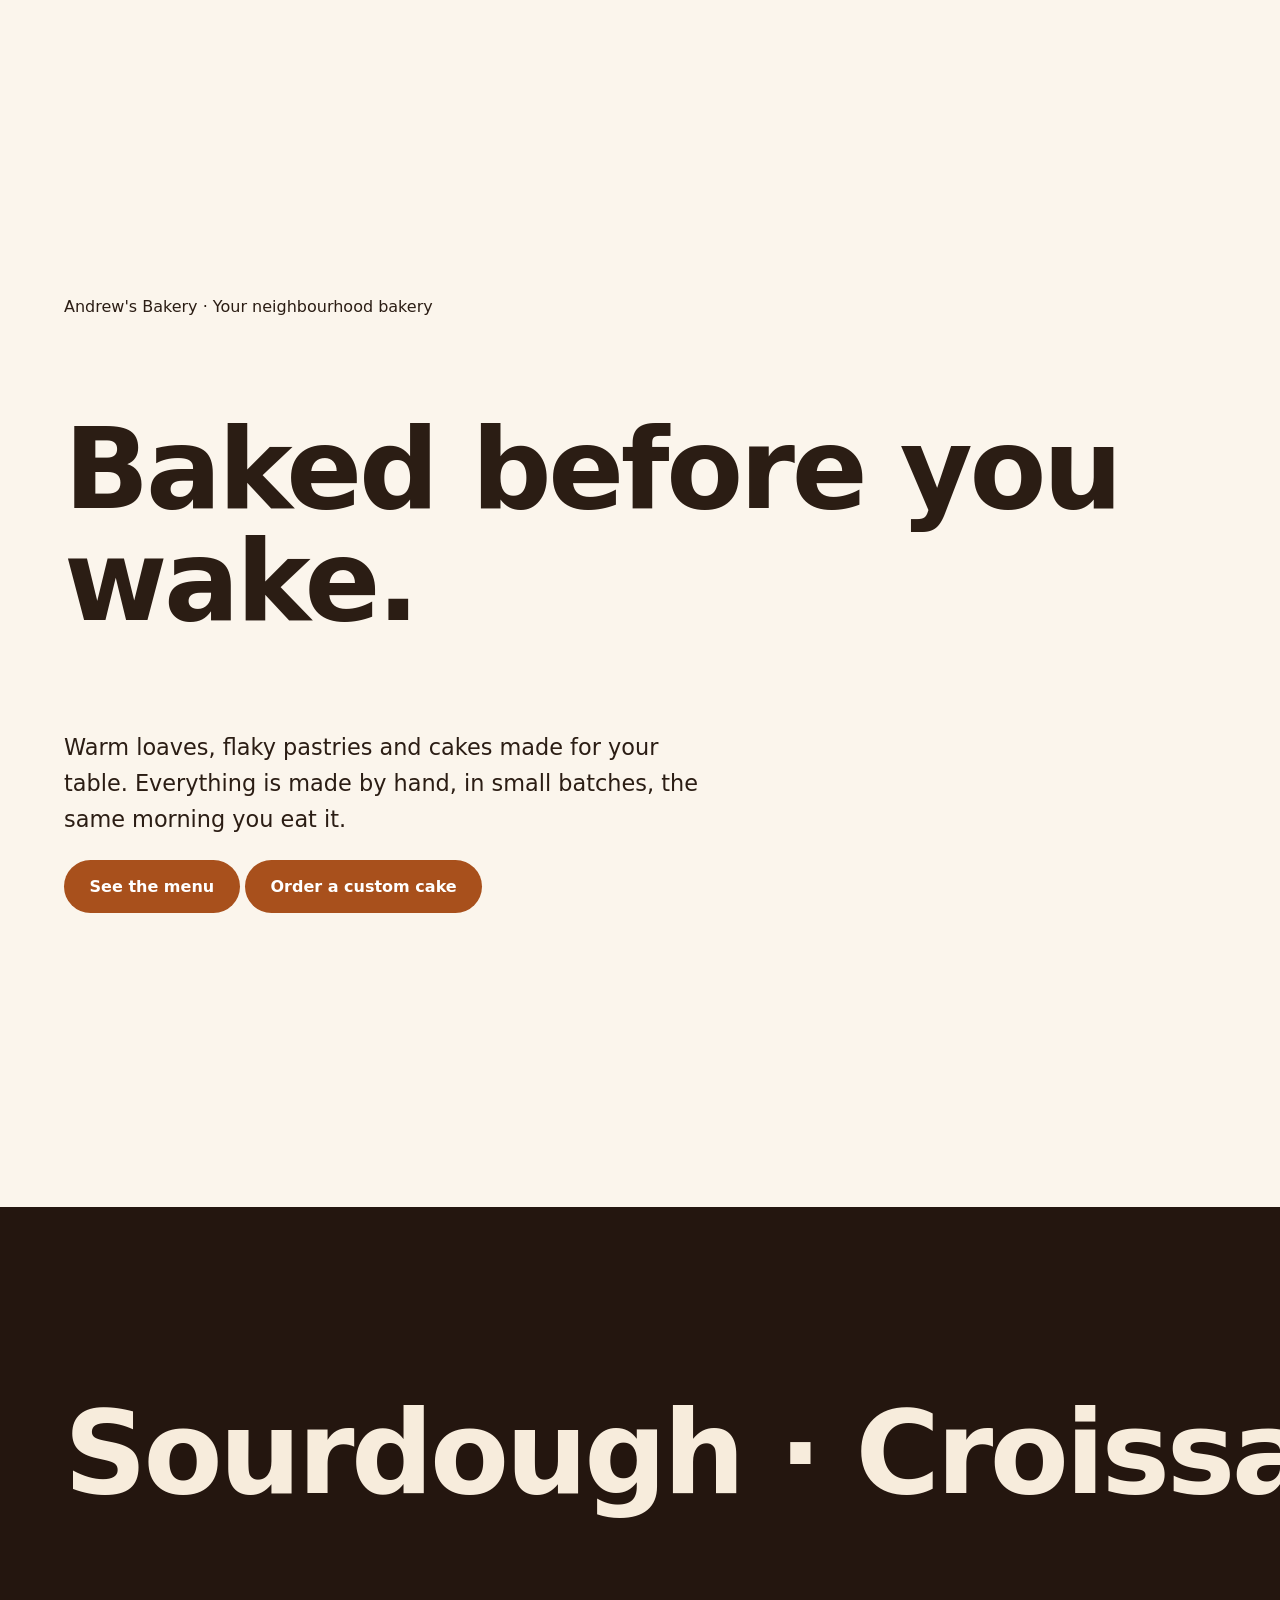
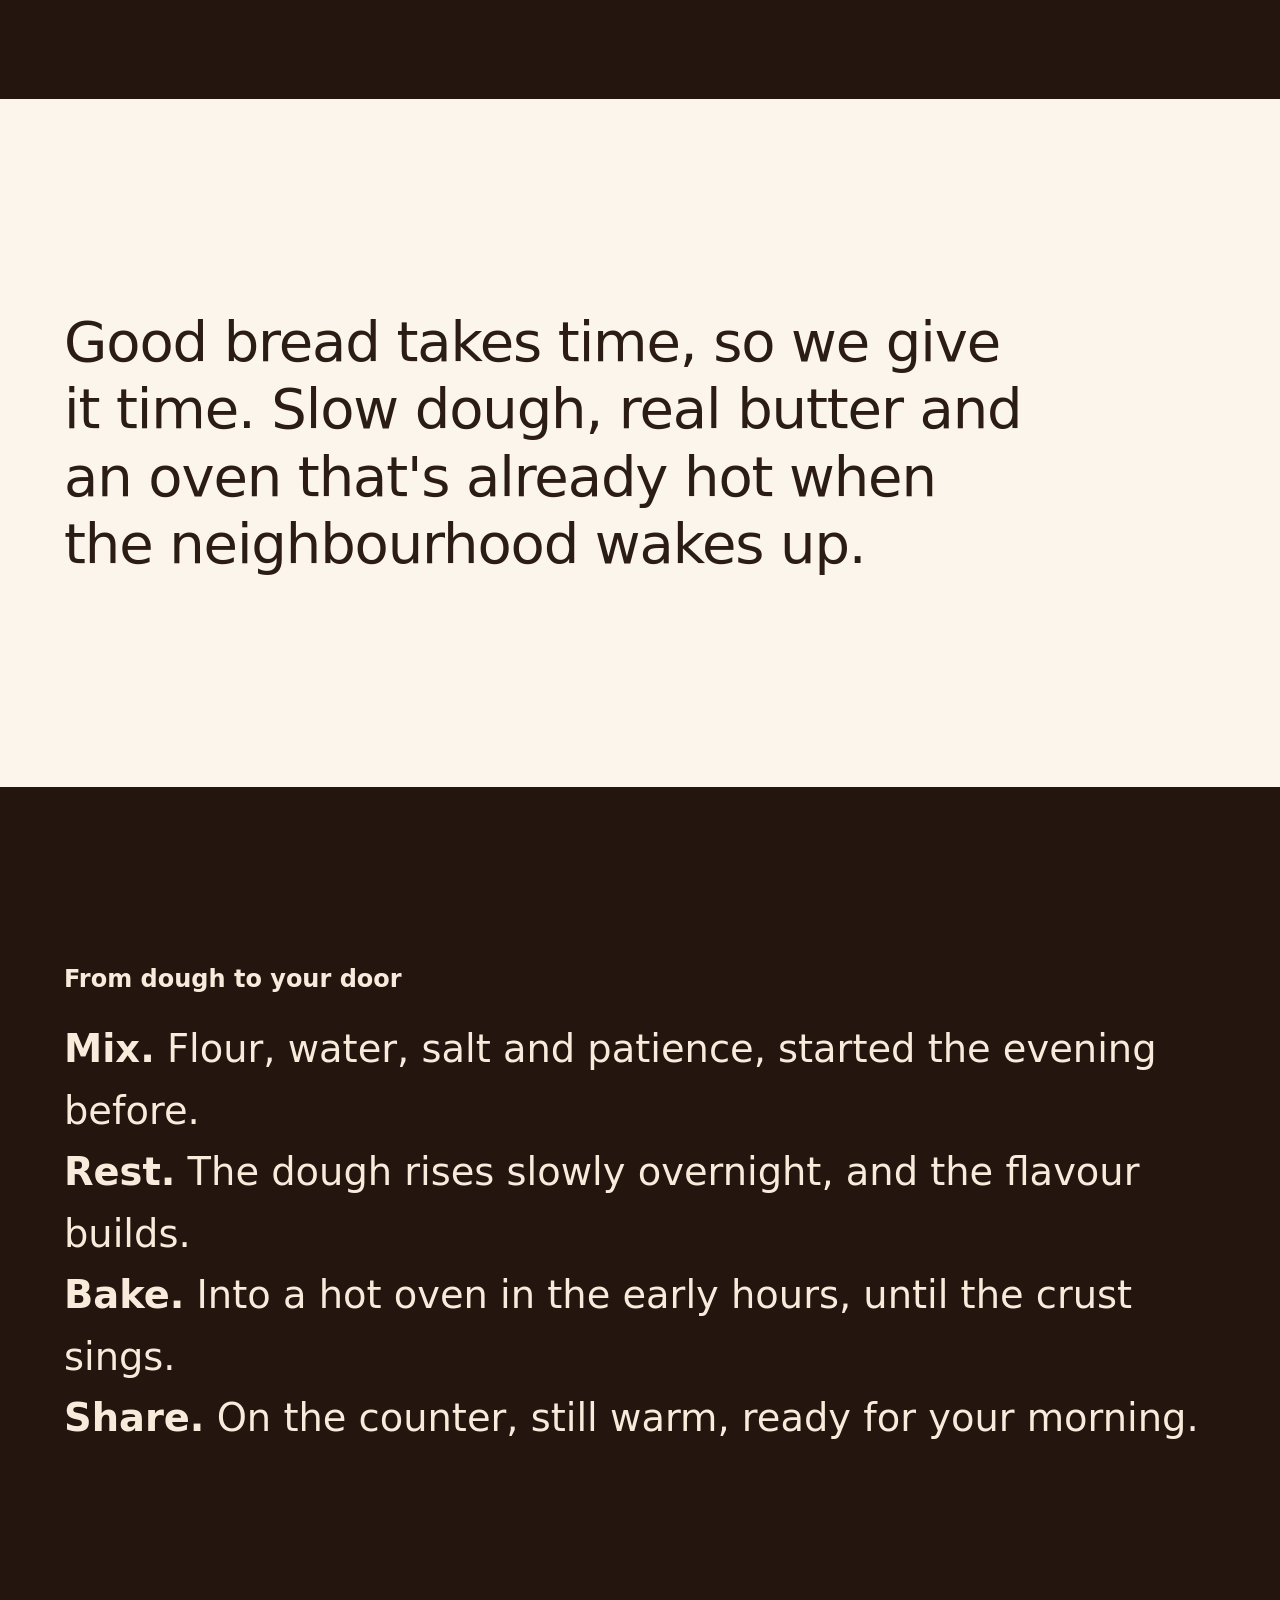
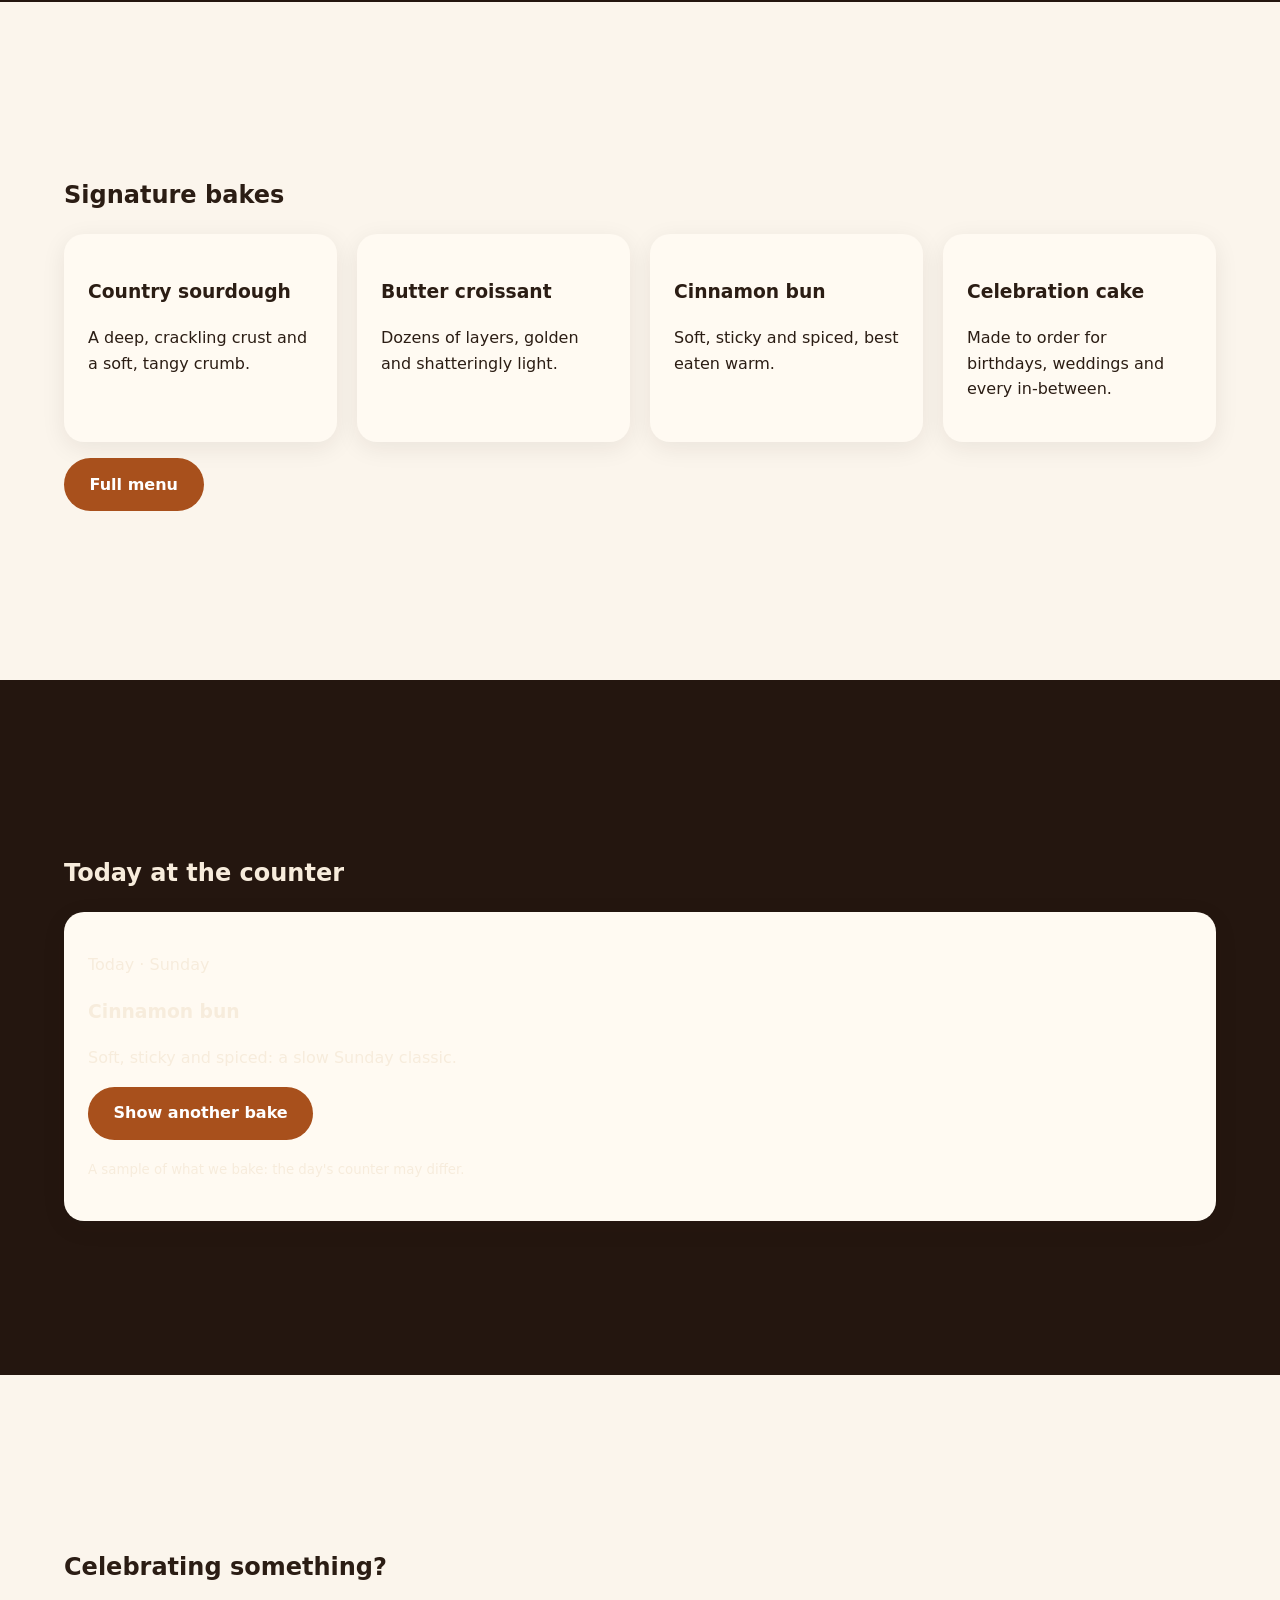
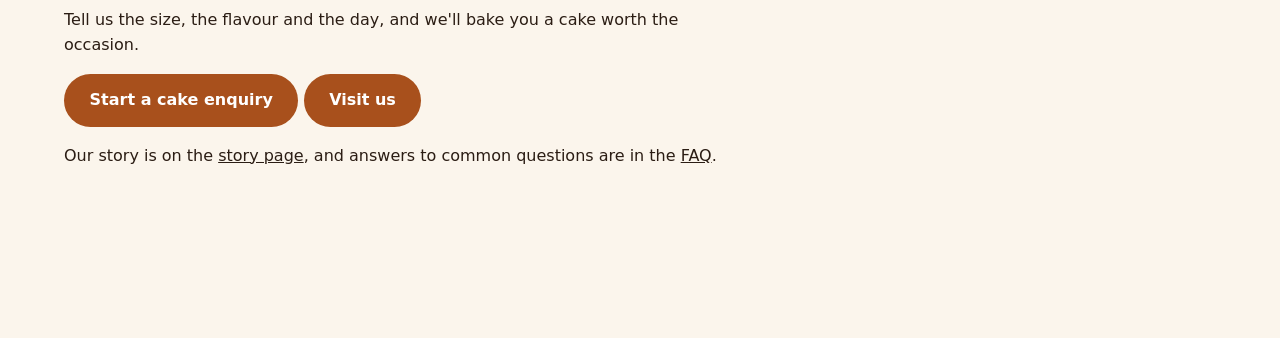
==== index.html @ 64e9cbe2 "Home page: hero, marquee, story, steps, signature bakes, today's bake" ====
<!doctype html><html lang="en"><head>
<title>Andrew's Bakery</title>
<meta charset="utf-8">
<meta name="viewport" content="width=device-width, initial-scale=1">
<meta name="description" content="Andrew's Bakery: a neighbourhood bakery. Bread, pastries and custom cakes, baked before you wake.">
<style>@view-transition { navigation: auto; }</style>
<link rel="stylesheet" href="css/tokens.css">
<link rel="stylesheet" href="css/layout.css">
<link rel="stylesheet" href="css/site.css">
<script src="js/nav.js" defer></script>
<script src="js/motion.js" defer></script>
<script src="js/app.js" defer></script>
</head><body>
<main id="main">

<section class="band home-hero" style="min-height:100svh;display:flex;align-items:center">
  <div class="wrap">
    <p data-reveal class="eyebrow">Andrew's Bakery · Your neighbourhood bakery</p>
    <h1 data-words style="font-size:clamp(3rem,10vw,7rem);line-height:1;letter-spacing:-.03em">Baked before you wake.</h1>
    <p data-reveal class="lead" style="max-width:40rem;font-size:clamp(1.1rem,2vw,1.4rem)">Warm loaves, flaky pastries and cakes made for your table. Everything is made by hand, in small batches, the same morning you eat it.</p>
    <p data-reveal>
      <a class="btn" href="pages/menu.html">See the menu</a>
      <a class="btn" href="pages/cake.html">Order a custom cake</a>
    </p>
  </div>
</section>

<section class="band band--dark" aria-label="What we bake">
  <div data-marquee style="font-size:clamp(3rem,9vw,8rem);font-weight:800;letter-spacing:-.03em;white-space:nowrap">
    Sourdough · Croissants · Cinnamon buns · Celebration cakes · Cookies · Fresh every morning ·
  </div>
</section>

<section class="band">
  <div class="wrap">
    <p data-fill style="font-size:clamp(1.8rem,4.5vw,3.5rem);line-height:1.2;letter-spacing:-.02em;max-width:60rem">Good bread takes time, so we give it time. Slow dough, real butter and an oven that's already hot when the neighbourhood wakes up.</p>
  </div>
</section>

<section class="band band--dark" data-sticky-steps aria-labelledby="steps-h">
  <div class="wrap">
    <h2 id="steps-h" data-reveal>From dough to your door</h2>
    <div data-step style="font-size:clamp(1.5rem,3vw,2.5rem)"><strong>Mix.</strong> Flour, water, salt and patience, started the evening before.</div>
    <div data-step style="font-size:clamp(1.5rem,3vw,2.5rem)"><strong>Rest.</strong> The dough rises slowly overnight, and the flavour builds.</div>
    <div data-step style="font-size:clamp(1.5rem,3vw,2.5rem)"><strong>Bake.</strong> Into a hot oven in the early hours, until the crust sings.</div>
    <div data-step style="font-size:clamp(1.5rem,3vw,2.5rem)"><strong>Share.</strong> On the counter, still warm, ready for your morning.</div>
  </div>
</section>

<section class="band" aria-labelledby="sig-h">
  <div class="wrap">
    <h2 id="sig-h" data-reveal>Signature bakes</h2>
    <div class="grid" style="display:grid;gap:1.25rem;grid-template-columns:repeat(auto-fit,minmax(15rem,1fr))">
      <article class="card" data-reveal><h3>Country sourdough</h3><p>A deep, crackling crust and a soft, tangy crumb.</p></article>
      <article class="card" data-reveal><h3>Butter croissant</h3><p>Dozens of layers, golden and shatteringly light.</p></article>
      <article class="card" data-reveal><h3>Cinnamon bun</h3><p>Soft, sticky and spiced, best eaten warm.</p></article>
      <article class="card" data-reveal><h3>Celebration cake</h3><p>Made to order for birthdays, weddings and every in-between.</p></article>
    </div>
    <p data-reveal><a class="btn" href="pages/menu.html">Full menu</a></p>
  </div>
</section>

<section class="band band--dark" aria-labelledby="today-h">
  <div class="wrap">
    <h2 id="today-h" data-reveal>Today at the counter</h2>
    <div class="card" id="todays-bake" data-reveal aria-live="polite">
      <p class="eyebrow" id="tb-day">Today</p>
      <h3 id="tb-name">Country sourdough</h3>
      <p id="tb-note">Ask at the counter what's fresh from the oven.</p>
      <button class="btn" type="button" id="tb-next">Show another bake</button>
      <p><small>A sample of what we bake: the day's counter may differ.</small></p>
    </div>
  </div>
</section>

<section class="band" aria-labelledby="cta-h">
  <div class="wrap">
    <h2 id="cta-h" data-reveal>Celebrating something?</h2>
    <p data-reveal class="lead" style="max-width:40rem">Tell us the size, the flavour and the day, and we'll bake you a cake worth the occasion.</p>
    <p data-reveal><a class="btn" href="pages/cake.html">Start a cake enquiry</a> <a class="btn" href="pages/visit.html">Visit us</a></p>
    <p data-reveal>Our story is on the <a href="pages/story.html">story page</a>, and answers to common questions are in the <a href="pages/faq.html">FAQ</a>.</p>
  </div>
</section>

</main></body></html>
---- css/tokens.css ----
/* Andrew's Bakery: design tokens (Designer).
   Palette: warm flour-cream paper, deep espresso-brown ink, ONE accent: baked-crust caramel.
   Contrast (WCAG AA): --ink on --bg 14:1; --ink-muted on --bg 6.4:1; --accent on --bg 5.3:1;
   --ink-on-dark on --bg-dark 13:1; --accent-on-dark on --bg-dark 8:1; --on-accent on --accent 6:1.
   Type: system serif display (warm, bakery-like) over system sans body; tight tracking on big type.
   Motion: one easing, 400-900 ms, 60 ms stagger; only transform/opacity/filter animate. */
:root {
  /* palette: light */
  --bg: #fbf5ec;
  --bg-soft: #f4eadb;
  --card: #fffaf2;
  --ink: #2b1d14;
  --ink-muted: #6b5648;
  --line: rgba(43, 29, 20, .14);
  --accent: #a8501c;
  --accent-hover: #8a3f13;
  --accent-soft: #f1d9c0;
  --on-accent: #fffaf2;
  --focus: #1d5fd1;

  /* palette: dark bands */
  --bg-dark: #24160f;
  --bg-dark-soft: #33211a;
  --ink-on-dark: #f7ecdc;
  --ink-on-dark-muted: #c9b5a0;
  --accent-on-dark: #eba762;
  --line-on-dark: rgba(247, 236, 220, .16);

  /* gradients and glow (CSS-only accents) */
  --grad-text: linear-gradient(100deg, #a8501c 0%, #d9822b 45%, #8a3f13 100%);
  --grad-text-dark: linear-gradient(100deg, #eba762 0%, #ffd9a0 50%, #eba762 100%);
  --glow: radial-gradient(60% 60% at 50% 40%, rgba(217, 130, 43, .28), transparent 70%);
  --glow-dark: radial-gradient(60% 60% at 70% 30%, rgba(235, 167, 98, .22), transparent 70%);

  /* type families (system only) */
  --font-display: ui-serif, "Iowan Old Style", "Palatino Linotype", Palatino, Georgia, "Times New Roman", serif;
  --font-body: system-ui, -apple-system, "Segoe UI", Roboto, "Helvetica Neue", Arial, sans-serif;
  --font-mono: ui-monospace, SFMono-Regular, Menlo, Consolas, monospace;

  /* type scale */
  --fs-xs: .8125rem;
  --fs-sm: .9375rem;
  --fs-base: clamp(1rem, .96rem + .2vw, 1.125rem);
  --fs-lead: clamp(1.15rem, 1rem + .8vw, 1.6rem);
  --fs-h3: clamp(1.35rem, 1.1rem + 1.1vw, 2rem);
  --fs-h2: clamp(2.2rem, 1.2rem + 4.5vw, 5rem);
  --fs-h1: clamp(3rem, 1.2rem + 8vw, 7rem);
  --fs-giant: clamp(5rem, 2rem + 18vw, 16rem);   /* marquee, scrollytelling word */
  --fs-step: clamp(1.5rem, 1.1rem + 1.8vw, 2.5rem); /* sticky step text */
  --lh-tight: 1.02;
  --lh-snug: 1.2;
  --lh-body: 1.65;
  --ls-display: -.035em;
  --ls-heading: -.02em;
  --ls-caps: .14em;
  --measure: 65ch;

  /* spacing */
  --space-1: .25rem;
  --space-2: .5rem;
  --space-3: .75rem;
  --space-4: 1rem;
  --space-5: 1.5rem;
  --space-6: 2.5rem;
  --space-7: 4rem;
  --space-8: 6rem;
  --section-space: clamp(5rem, 12vw, 10rem);
  --gutter: clamp(1.25rem, 4vw, 3rem);
  --max-w: 1240px;

  /* shape and shadow */
  --radius-sm: 10px;
  --radius: 20px;
  --radius-lg: 32px;
  --radius-pill: 999px;
  --shadow-sm: 0 1px 2px rgba(43, 29, 20, .06), 0 2px 8px rgba(43, 29, 20, .06);
  --shadow: 0 8px 30px rgba(43, 29, 20, .10), 0 2px 6px rgba(43, 29, 20, .06);
  --shadow-lg: 0 24px 70px rgba(43, 29, 20, .18);

  /* motion */
  --ease: cubic-bezier(.2, .7, .2, 1);
  --dur-fast: 400ms;
  --dur: 650ms;
  --dur-slow: 900ms;
  --stagger: 60ms;
  --marquee-speed: 60s;
  --reveal-distance: 28px;
  --reveal-blur: 6px;
}

@media (prefers-reduced-motion: reduce) {
  :root { --dur-fast: 0ms; --dur: 0ms; --dur-slow: 0ms; --stagger: 0ms; --reveal-distance: 0px; --reveal-blur: 0px; }
}

@view-transition { navigation: auto; }
---- css/site.css ----
/* Shared site rules (Lead Developer). Tokens come from tokens.css; layout from layout.css. */
@view-transition { navigation: auto; }
html { scroll-behavior: smooth; }
body { margin: 0; font-family: var(--font-body, system-ui, -apple-system, "Segoe UI", sans-serif); background: var(--bg, #fbf6ee); color: var(--ink, #2b1d14); line-height: 1.6; }
main { display: block; }
img, svg { max-width: 100%; }
a { color: inherit; }
:focus-visible { outline: 3px solid var(--accent, #b4541f); outline-offset: 3px; }
.band { padding-block: clamp(5rem, 12vw, 10rem); padding-inline: clamp(1rem, 5vw, 4rem); }
.band--dark { background: var(--bg-dark, #2b1d14); color: var(--ink-on-dark, #fbf6ee); }
.wrap { max-width: 72rem; margin-inline: auto; }
.prose { max-width: 65ch; }
.btn { display: inline-block; padding: .85em 1.6em; border-radius: 999px; background: var(--accent, #b4541f); color: #fff; text-decoration: none; border: 0; font: inherit; font-weight: 600; cursor: pointer; transition: transform .3s cubic-bezier(.2,.7,.2,1), box-shadow .3s; }
.btn:hover { transform: translateY(-2px); box-shadow: 0 10px 24px rgb(0 0 0 / .18); }
.card { background: var(--card, #fff); border-radius: 1.25rem; padding: 1.5rem; box-shadow: 0 6px 24px rgb(43 29 20 / .08); }
.sr-only { position: absolute; width: 1px; height: 1px; overflow: hidden; clip-path: inset(50%); white-space: nowrap; }
@media (prefers-reduced-motion: reduce) { html { scroll-behavior: auto; } * { animation: none !important; transition: none !important; } }
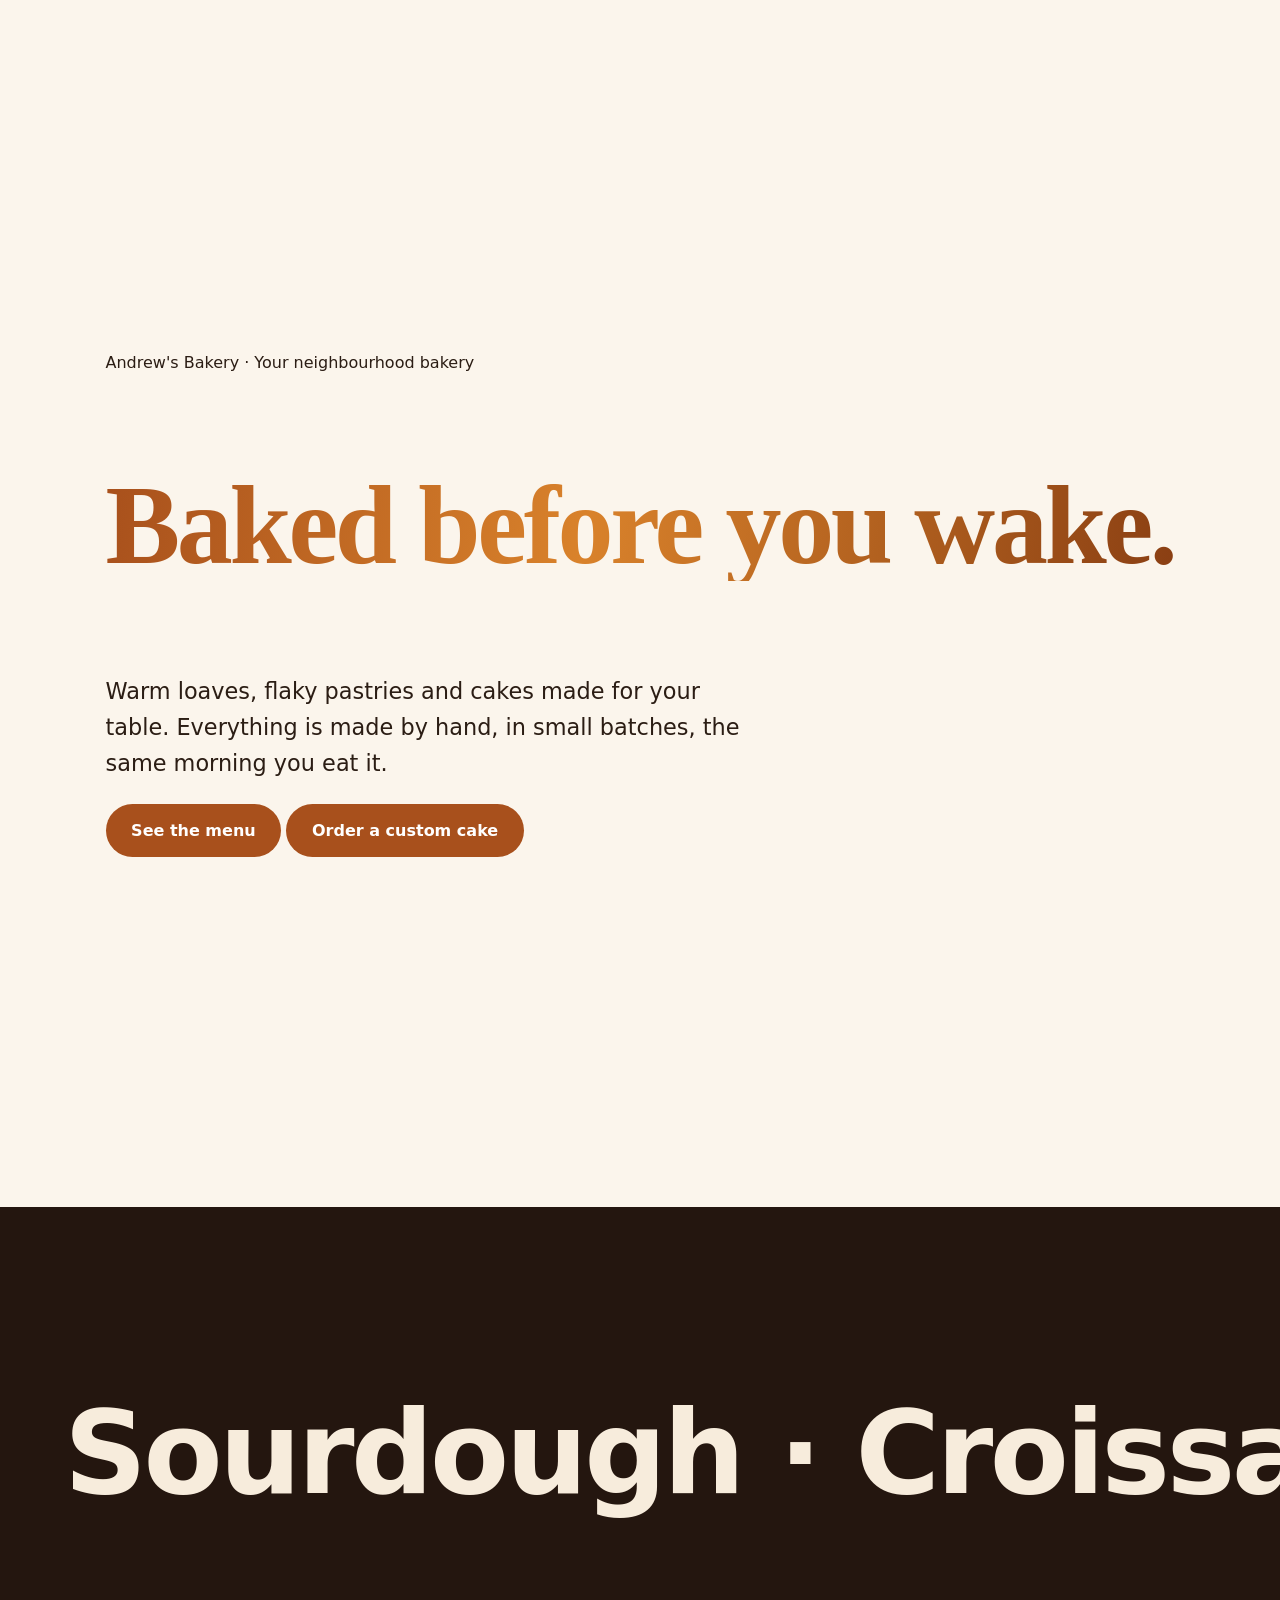
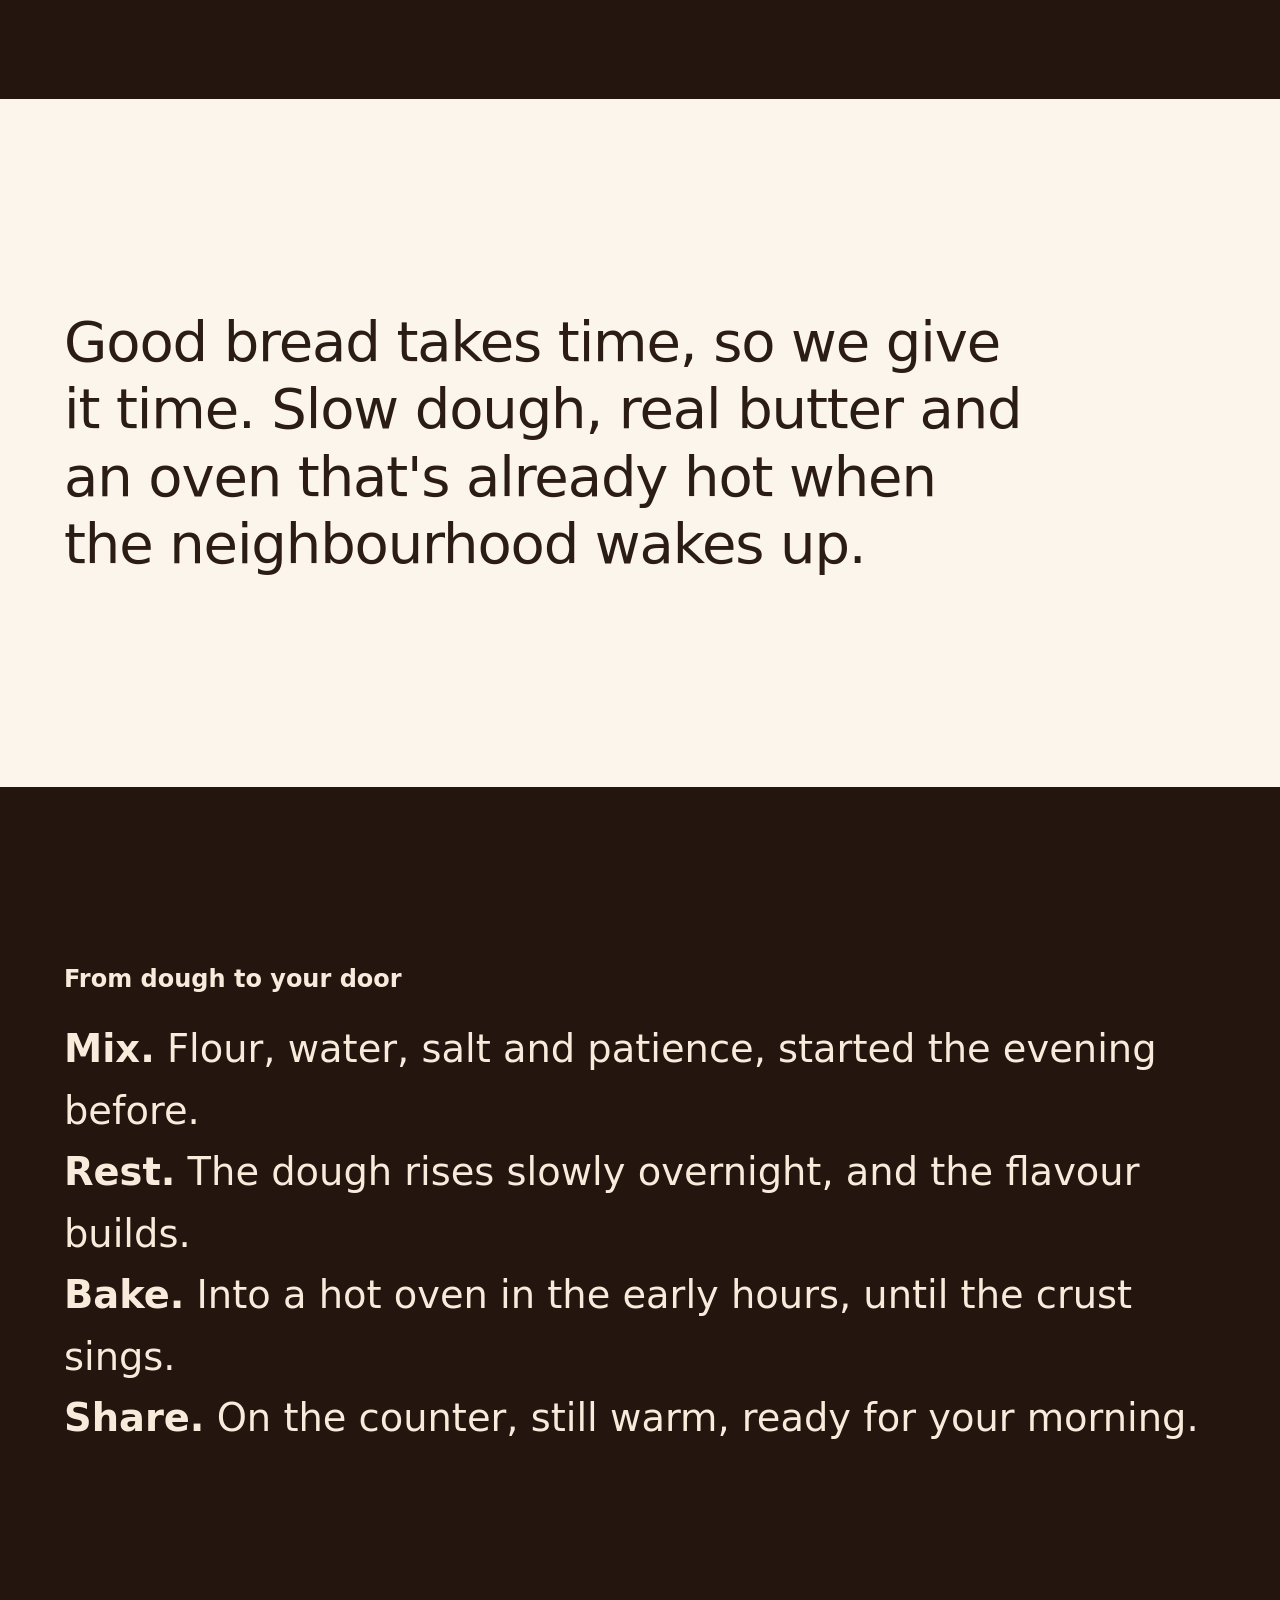
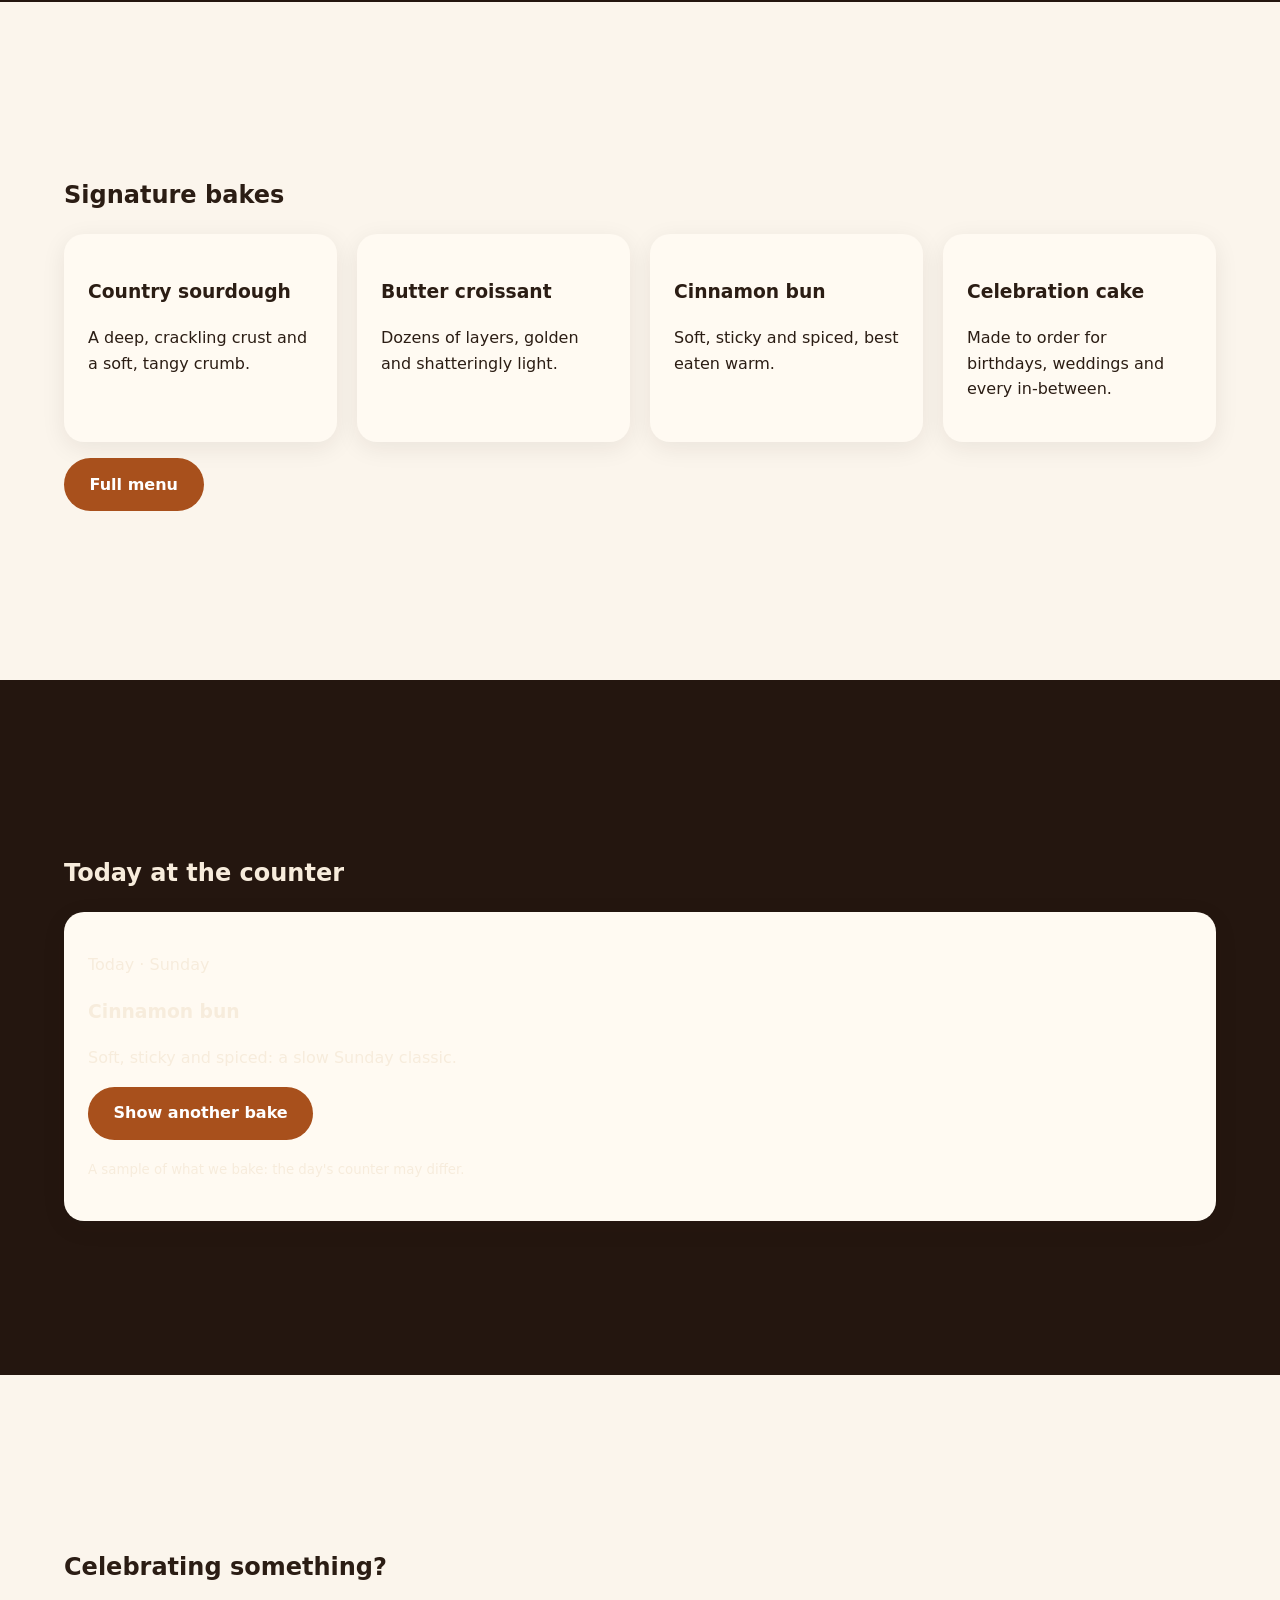
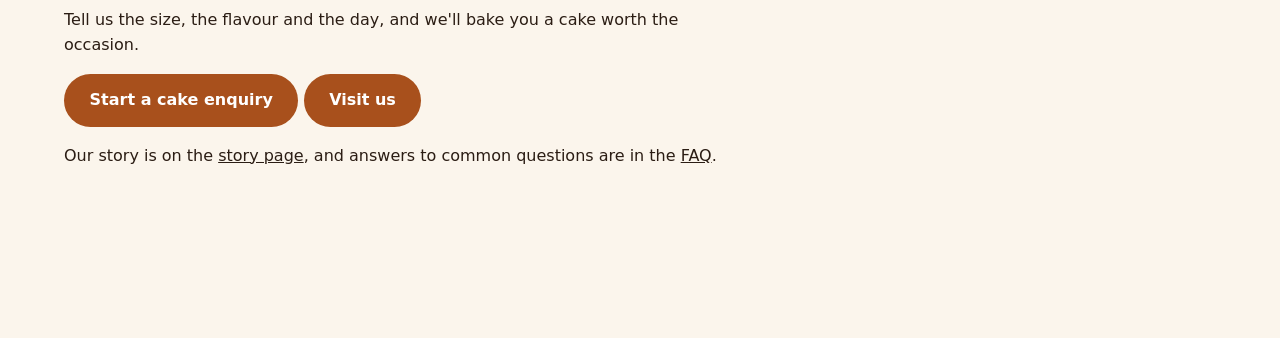
==== commit 06a72509: "Home: hero uses the designer's display type and gradient" ====
--- a/index.html
+++ b/index.html
@@ -16,7 +16,7 @@
 <section class="band home-hero" style="min-height:100svh;display:flex;align-items:center">
   <div class="wrap">
     <p data-reveal class="eyebrow">Andrew's Bakery · Your neighbourhood bakery</p>
-    <h1 data-words style="font-size:clamp(3rem,10vw,7rem);line-height:1;letter-spacing:-.03em">Baked before you wake.</h1>
+    <h1 data-words style="font-family:var(--font-display);font-size:var(--fs-h1);line-height:1;letter-spacing:-.03em;background:var(--grad-text);-webkit-background-clip:text;background-clip:text;color:transparent">Baked before you wake.</h1>
     <p data-reveal class="lead" style="max-width:40rem;font-size:clamp(1.1rem,2vw,1.4rem)">Warm loaves, flaky pastries and cakes made for your table. Everything is made by hand, in small batches, the same morning you eat it.</p>
     <p data-reveal>
       <a class="btn" href="pages/menu.html">See the menu</a>
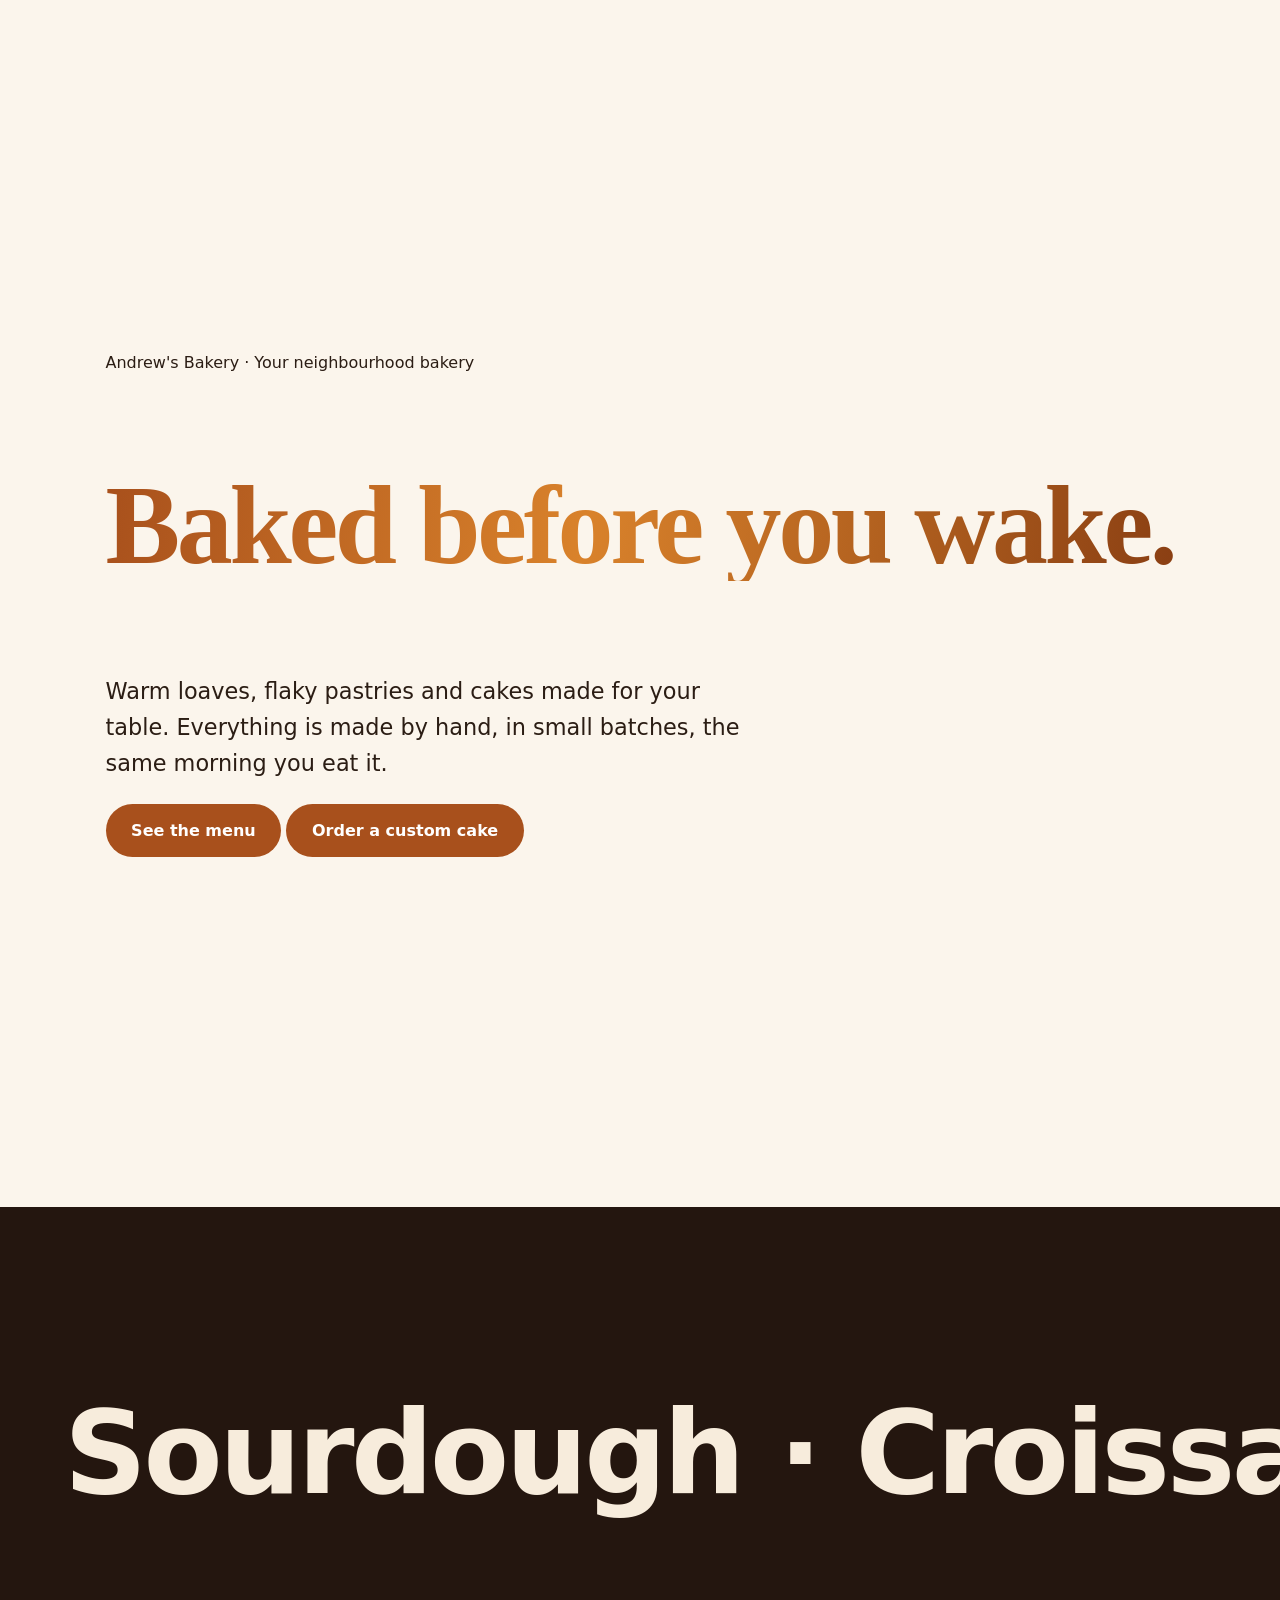
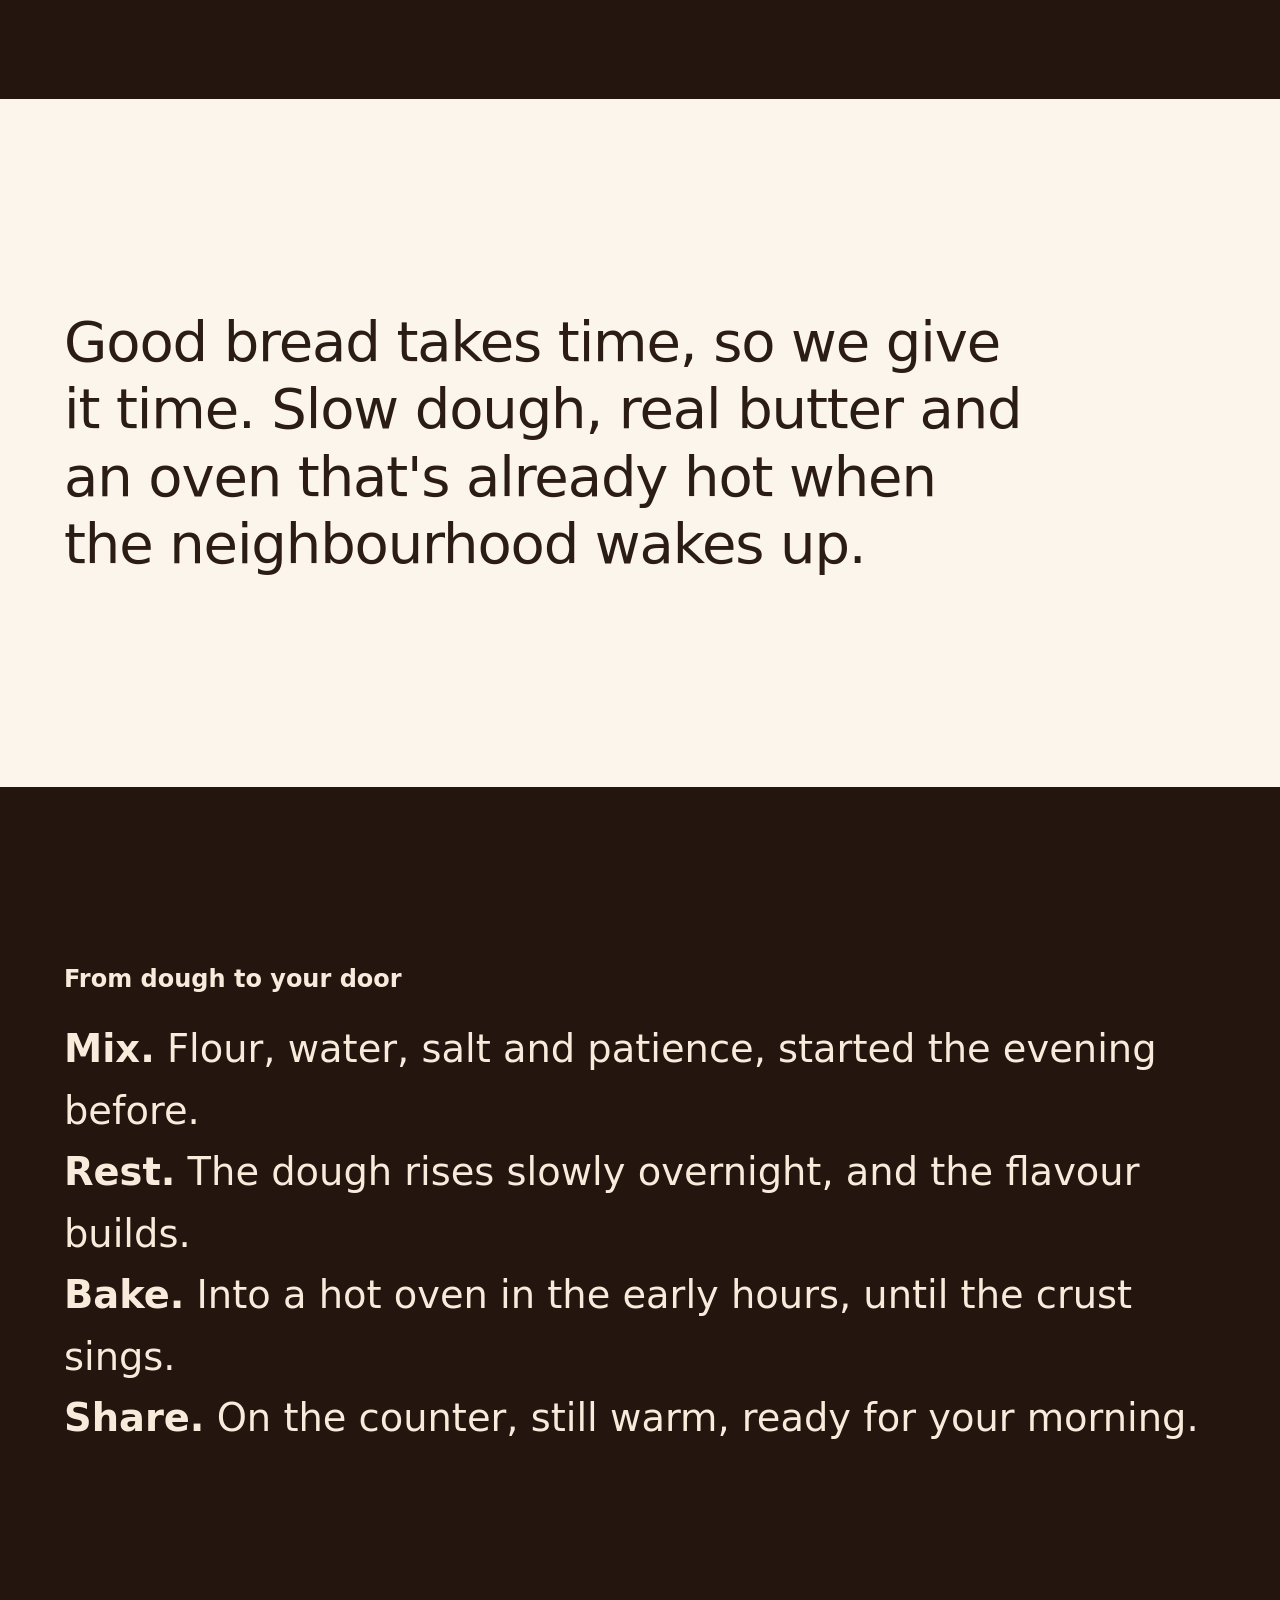
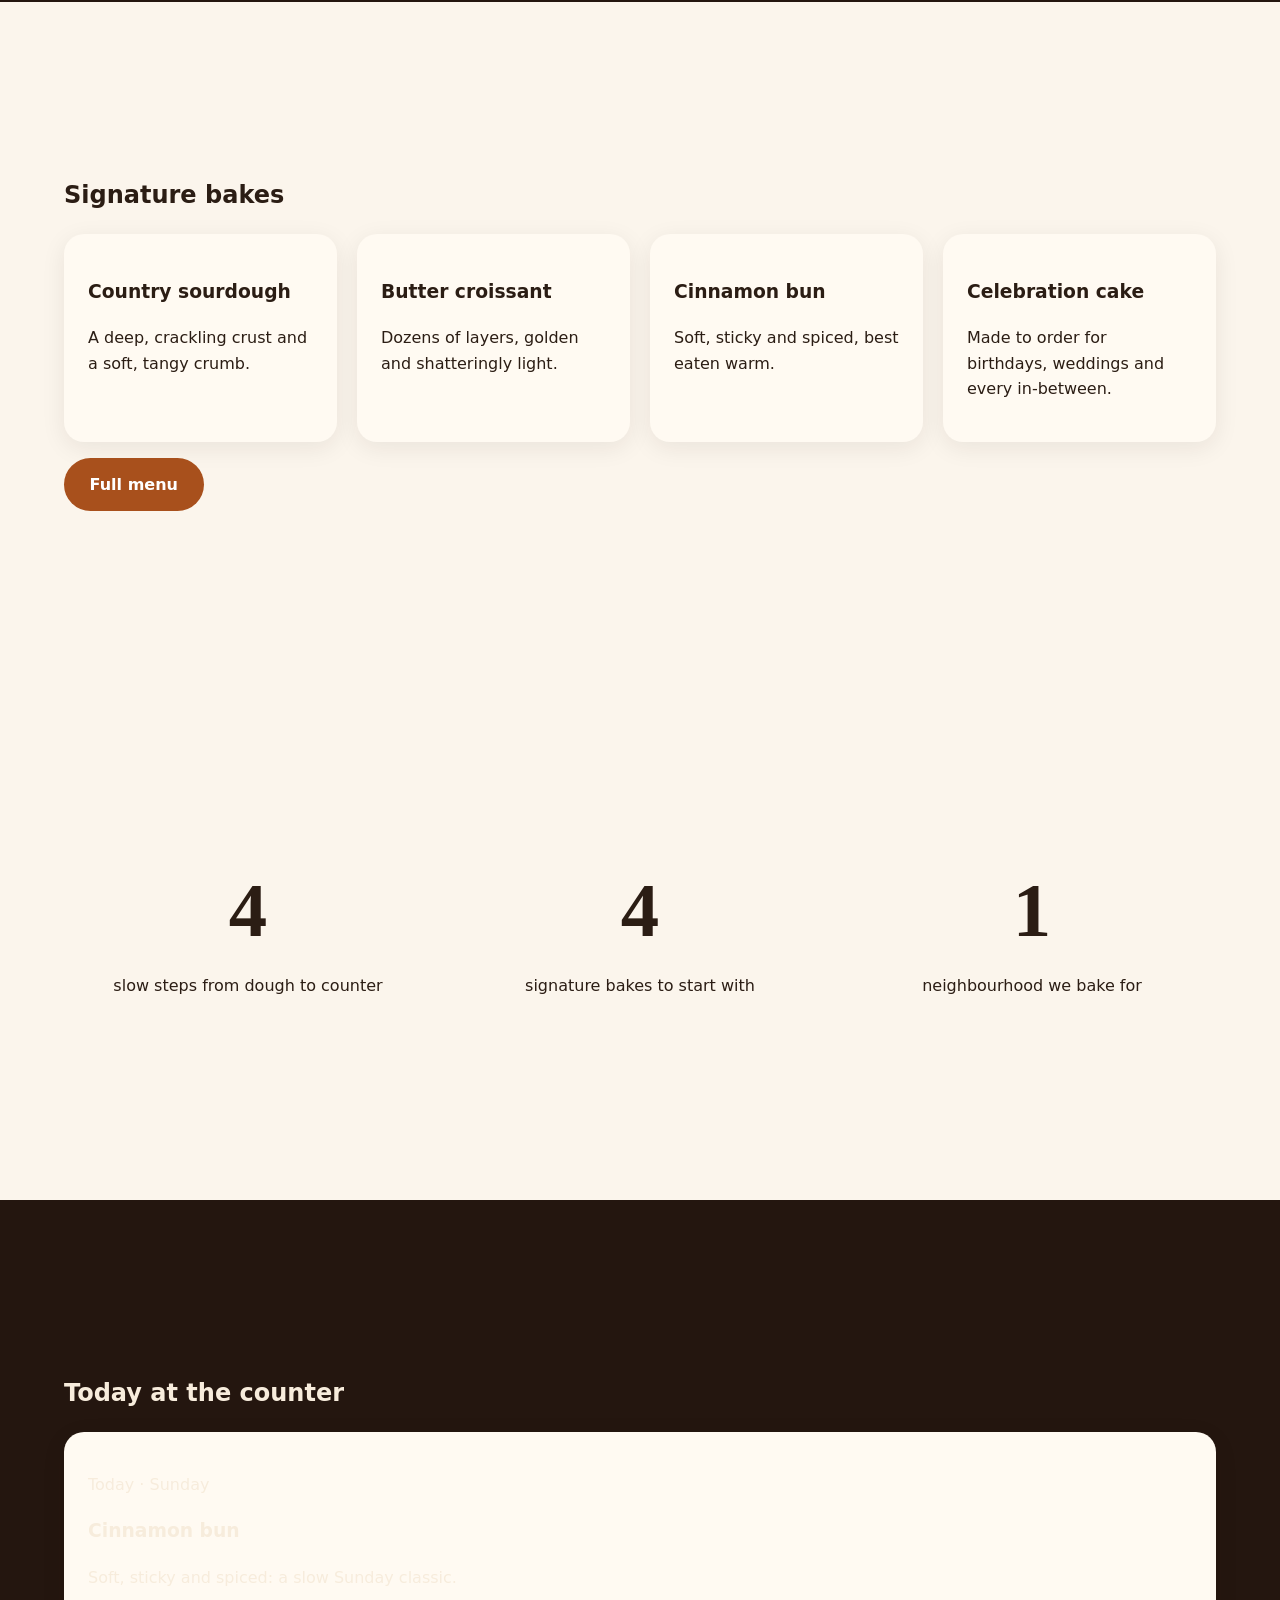
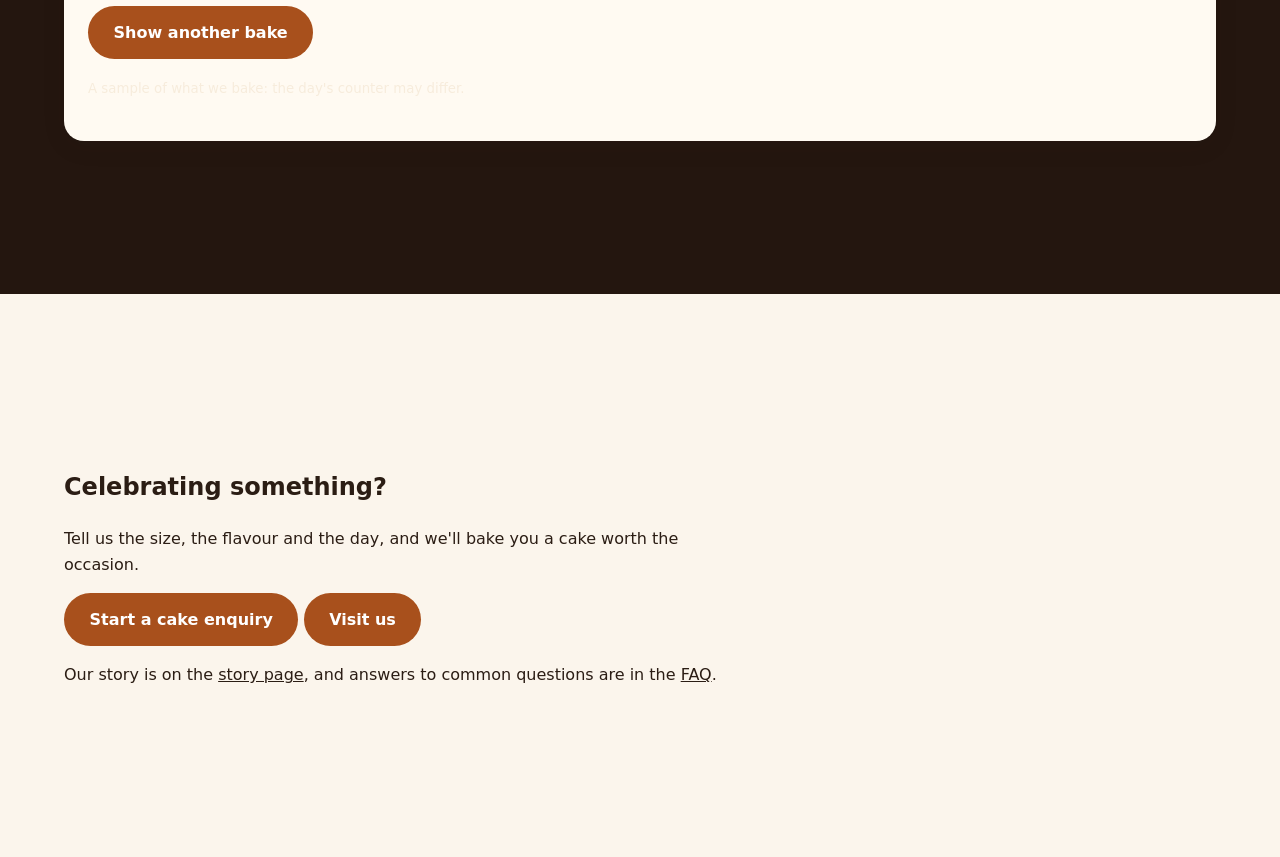
==== commit 55dcf771: "Home: open-now and fresh-today mounts, count-up numbers" ====
--- a/index.html
+++ b/index.html
@@ -10,6 +10,8 @@
 <script src="js/nav.js" defer></script>
 <script src="js/motion.js" defer></script>
 <script src="js/app.js" defer></script>
+<script src="js/tools/openNow.js" defer></script>
+<script src="js/tools/bakeday.js" defer></script>
 </head><body>
 <main id="main">
 
@@ -60,6 +62,18 @@
   </div>
 </section>
 
+<section class="band" aria-label="At a glance">
+  <div class="wrap" style="display:grid;gap:1.5rem;grid-template-columns:repeat(auto-fit,minmax(12rem,1fr));text-align:center">
+    <p data-reveal><strong data-count="4" style="font-family:var(--font-display);font-size:var(--fs-h2)">4</strong><br>slow steps from dough to counter</p>
+    <p data-reveal><strong data-count="4" style="font-family:var(--font-display);font-size:var(--fs-h2)">4</strong><br>signature bakes to start with</p>
+    <p data-reveal><strong data-count="1" style="font-family:var(--font-display);font-size:var(--fs-h2)">1</strong><br>neighbourhood we bake for</p>
+  </div>
+  <div class="wrap" style="margin-top:2rem">
+    <div data-open-now></div>
+    <div data-fresh-today></div>
+  </div>
+</section>
+
 <section class="band band--dark" aria-labelledby="today-h">
   <div class="wrap">
     <h2 id="today-h" data-reveal>Today at the counter</h2>
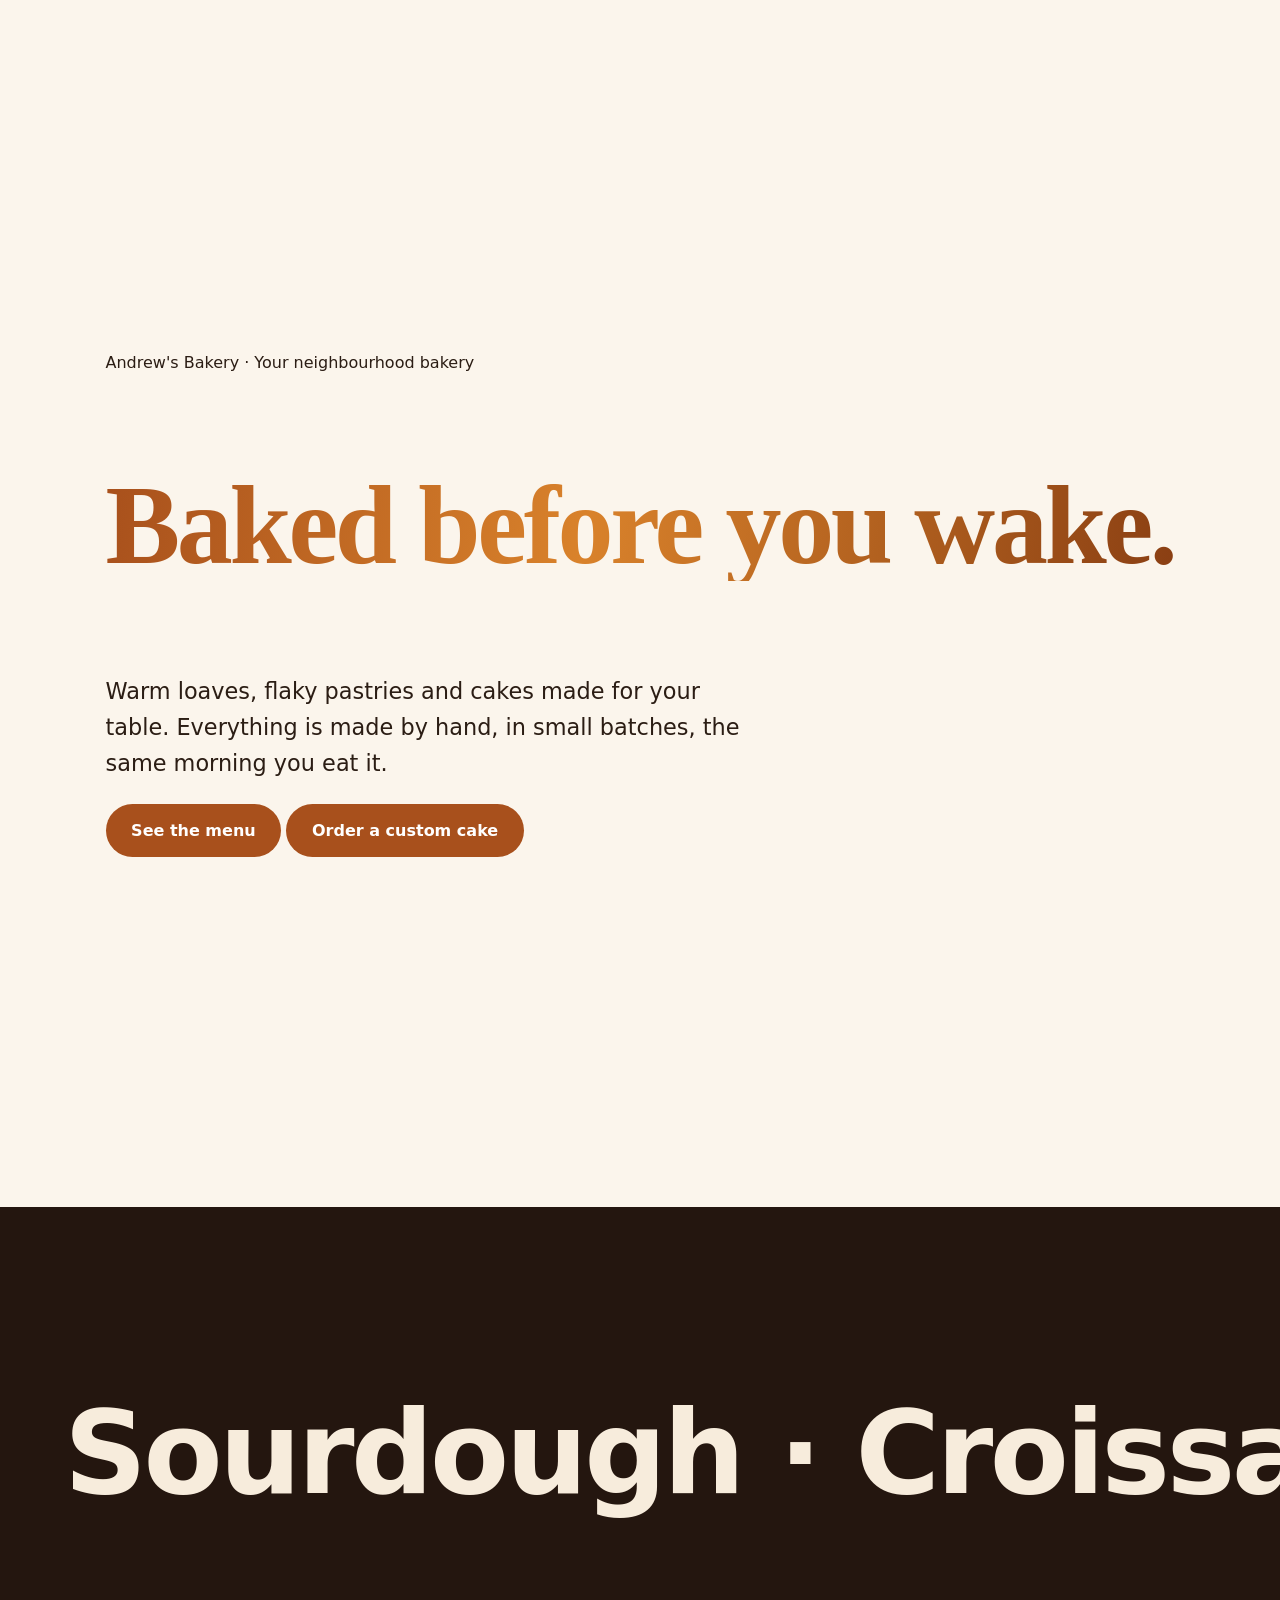
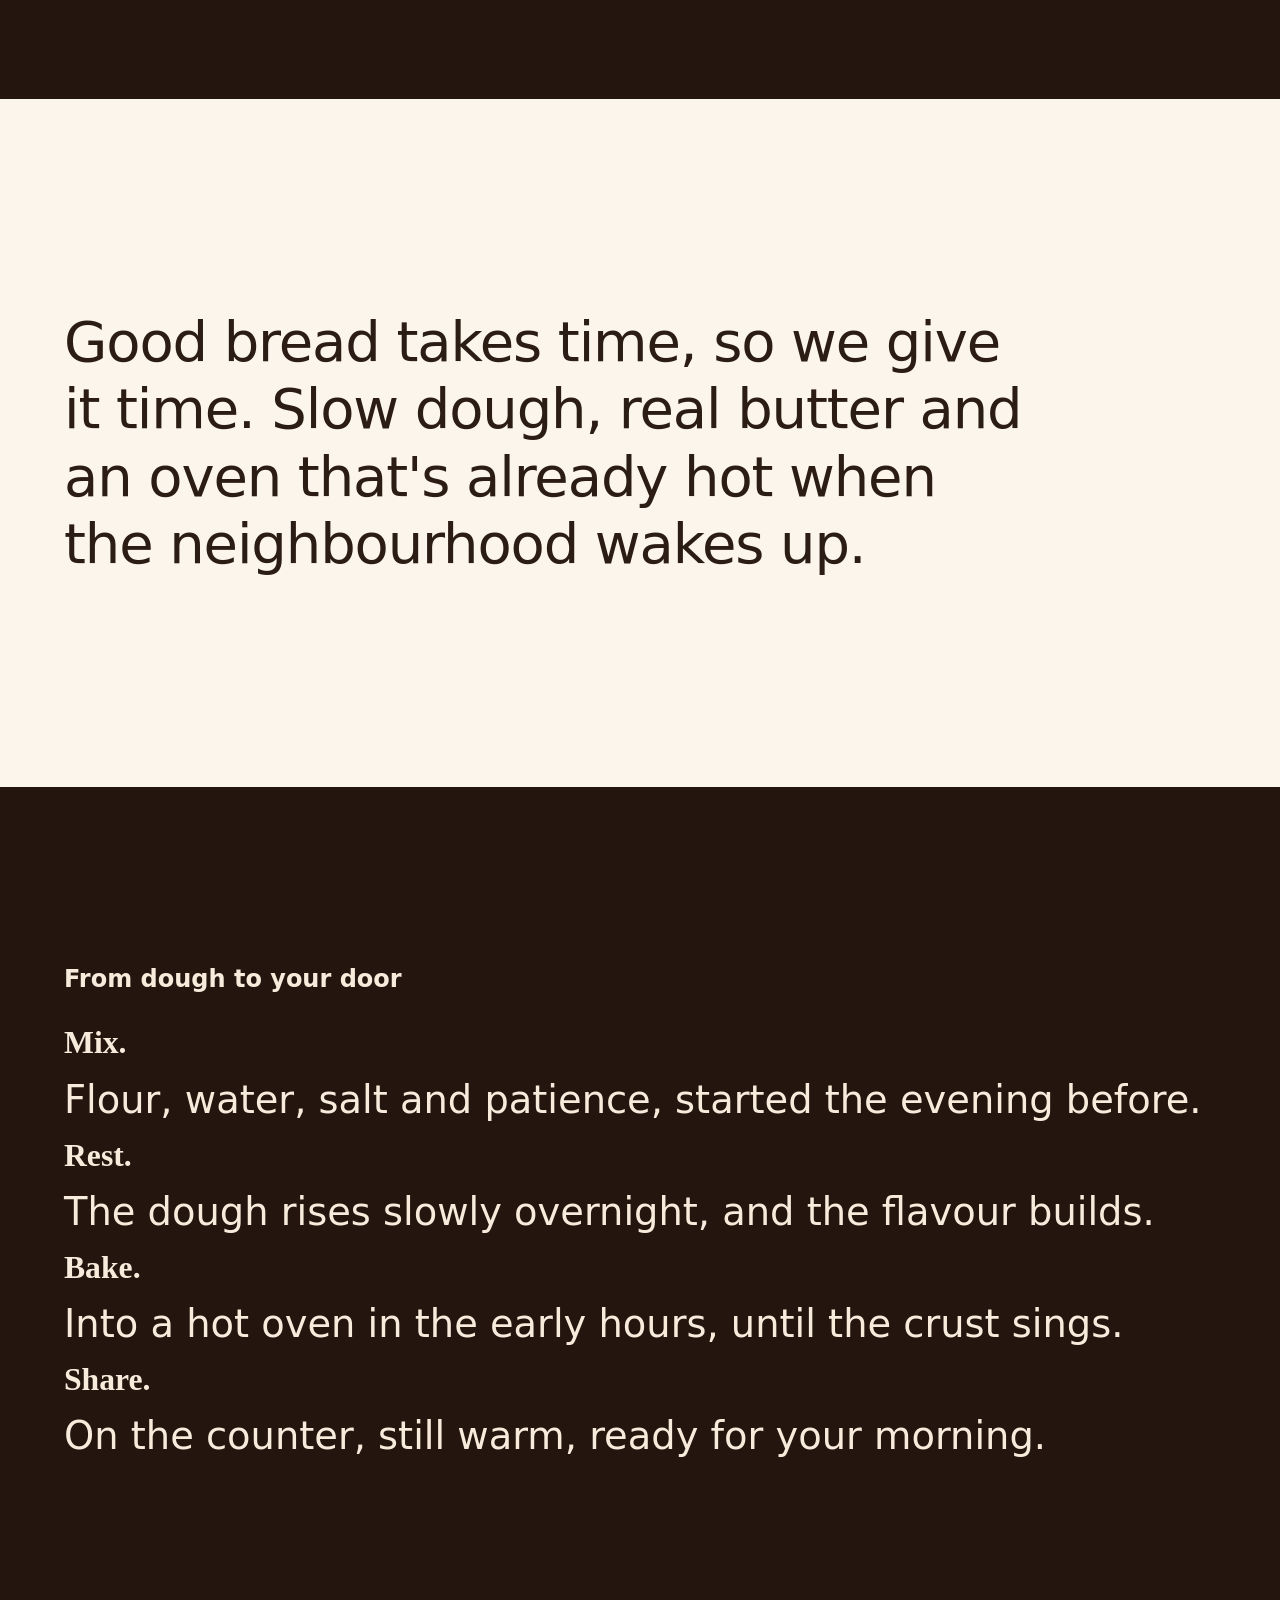
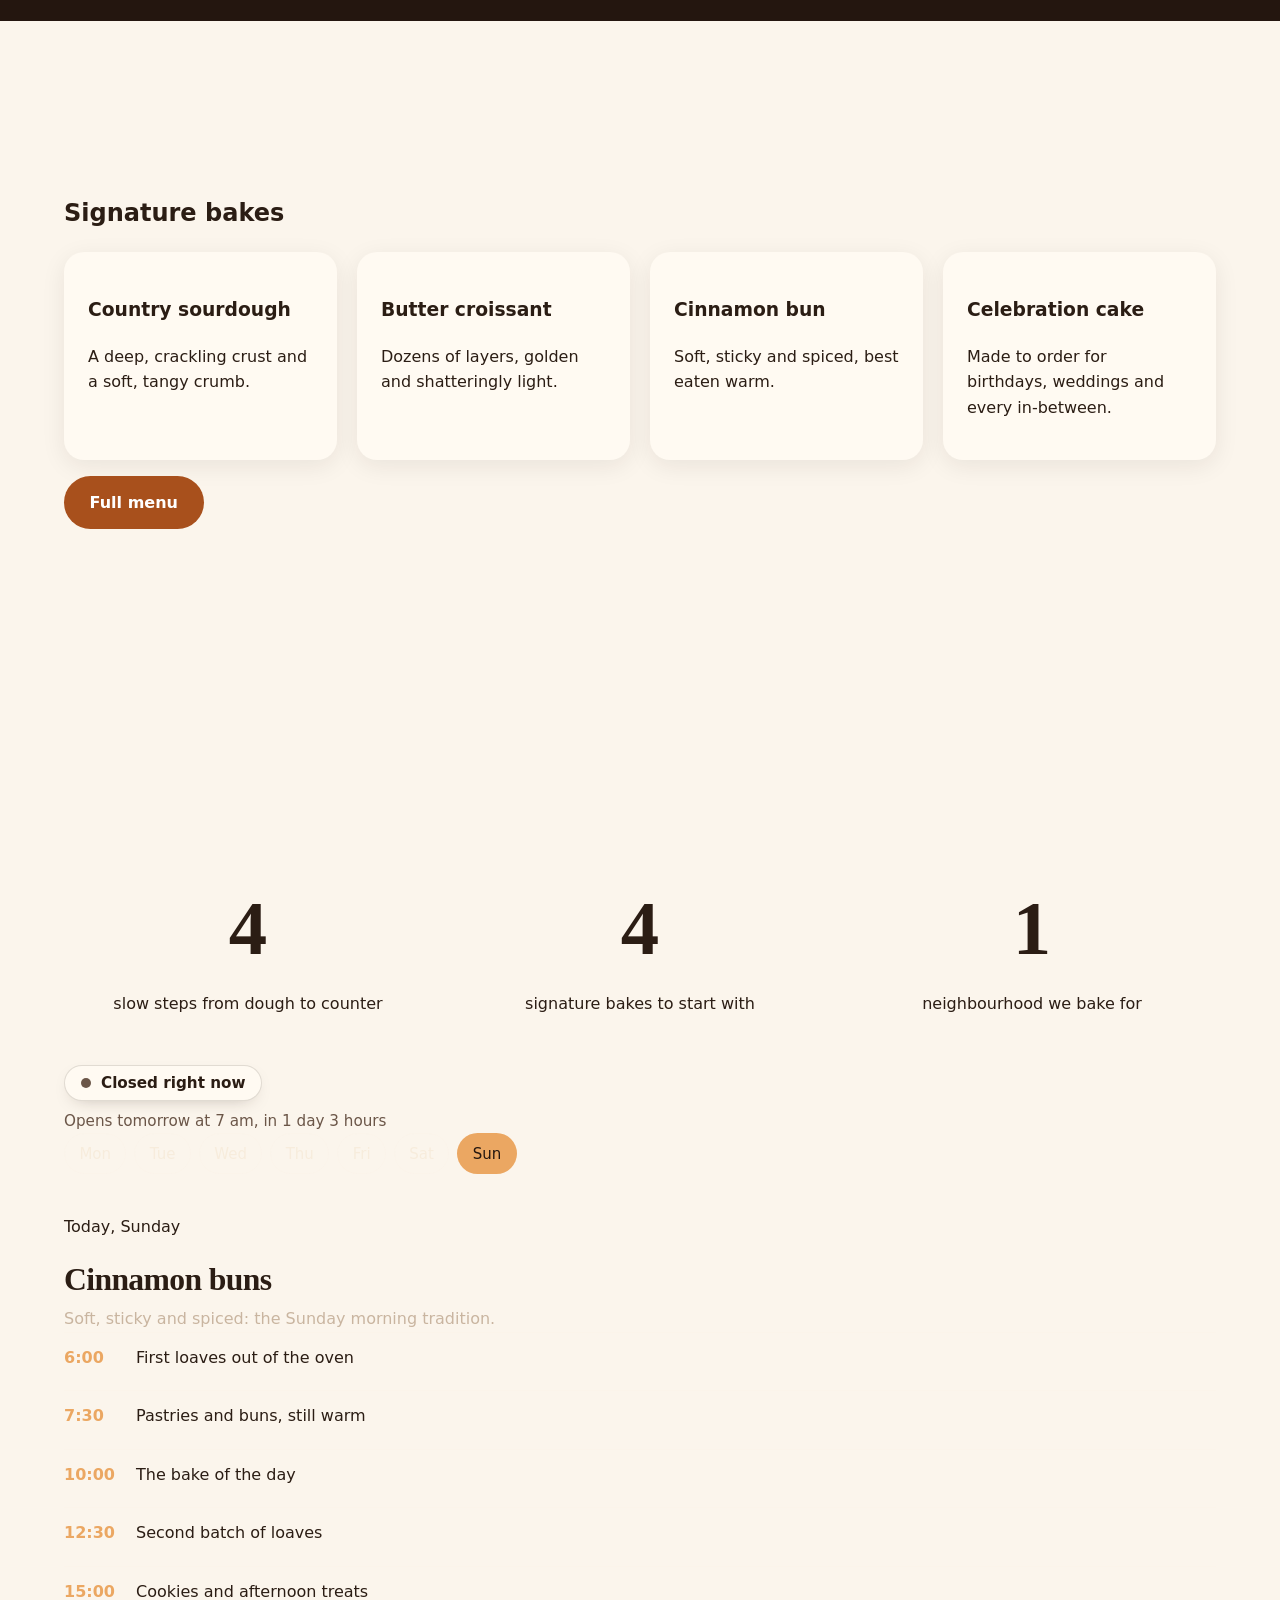
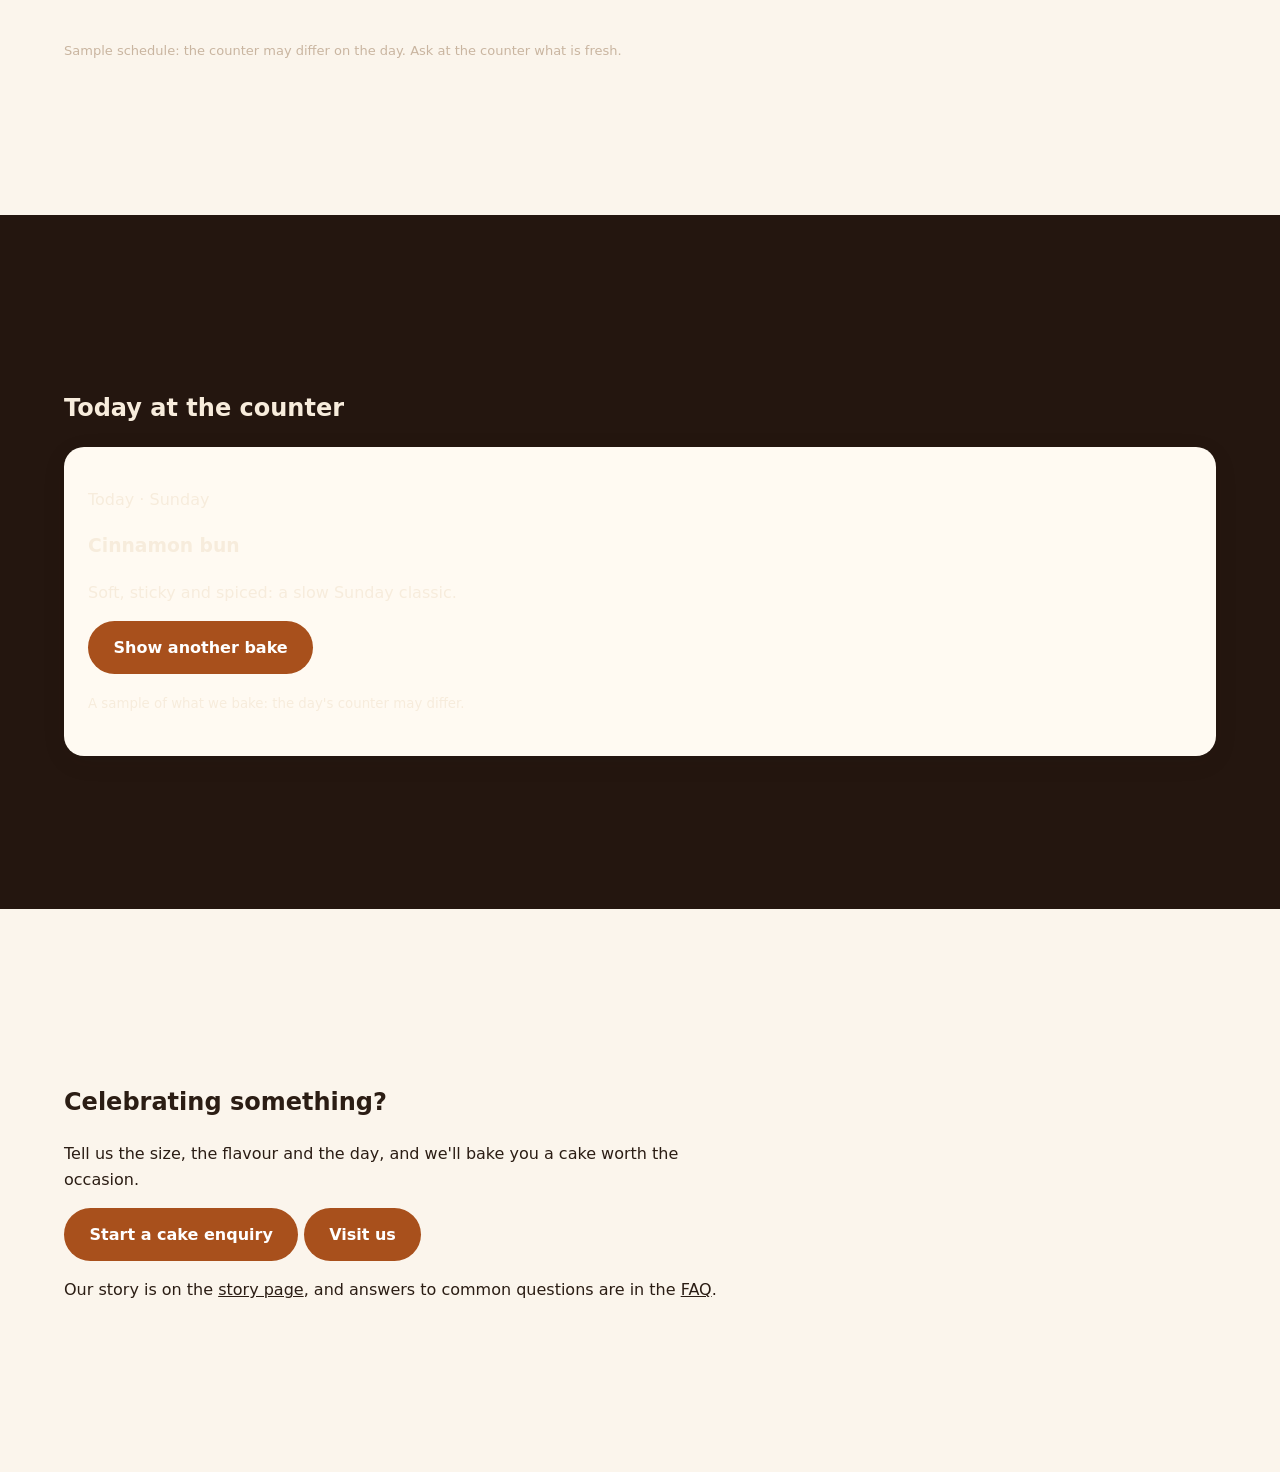
==== commit 1849c891: "Home: step labels sit above their text" ====
--- a/index.html
+++ b/index.html
@@ -42,10 +42,10 @@
 <section class="band band--dark" data-sticky-steps aria-labelledby="steps-h">
   <div class="wrap">
     <h2 id="steps-h" data-reveal>From dough to your door</h2>
-    <div data-step style="font-size:clamp(1.5rem,3vw,2.5rem)"><strong>Mix.</strong> Flour, water, salt and patience, started the evening before.</div>
-    <div data-step style="font-size:clamp(1.5rem,3vw,2.5rem)"><strong>Rest.</strong> The dough rises slowly overnight, and the flavour builds.</div>
-    <div data-step style="font-size:clamp(1.5rem,3vw,2.5rem)"><strong>Bake.</strong> Into a hot oven in the early hours, until the crust sings.</div>
-    <div data-step style="font-size:clamp(1.5rem,3vw,2.5rem)"><strong>Share.</strong> On the counter, still warm, ready for your morning.</div>
+    <div data-step style="font-size:clamp(1.5rem,3vw,2.5rem)"><strong style="display:block;font-family:var(--font-display);font-size:var(--fs-h3)">Mix.</strong>Flour, water, salt and patience, started the evening before.</div>
+    <div data-step style="font-size:clamp(1.5rem,3vw,2.5rem)"><strong style="display:block;font-family:var(--font-display);font-size:var(--fs-h3)">Rest.</strong>The dough rises slowly overnight, and the flavour builds.</div>
+    <div data-step style="font-size:clamp(1.5rem,3vw,2.5rem)"><strong style="display:block;font-family:var(--font-display);font-size:var(--fs-h3)">Bake.</strong>Into a hot oven in the early hours, until the crust sings.</div>
+    <div data-step style="font-size:clamp(1.5rem,3vw,2.5rem)"><strong style="display:block;font-family:var(--font-display);font-size:var(--fs-h3)">Share.</strong>On the counter, still warm, ready for your morning.</div>
   </div>
 </section>
 
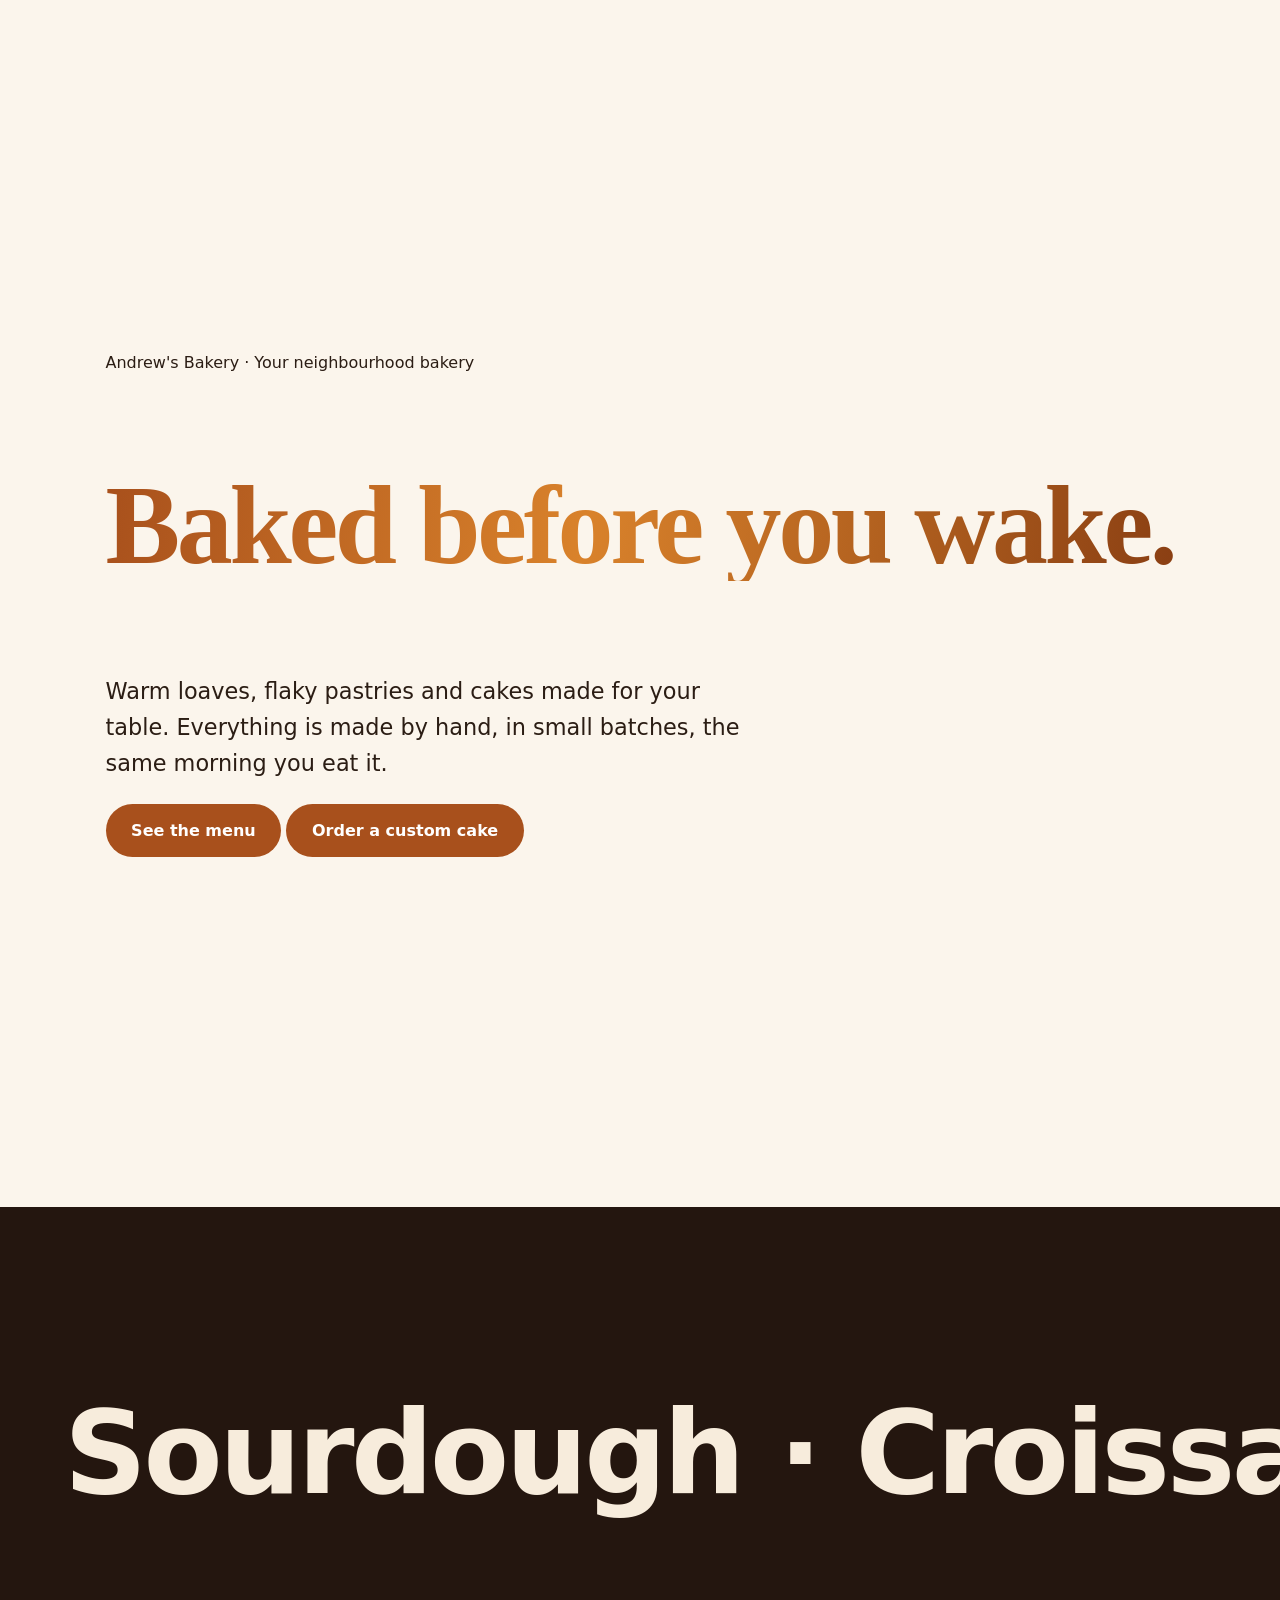
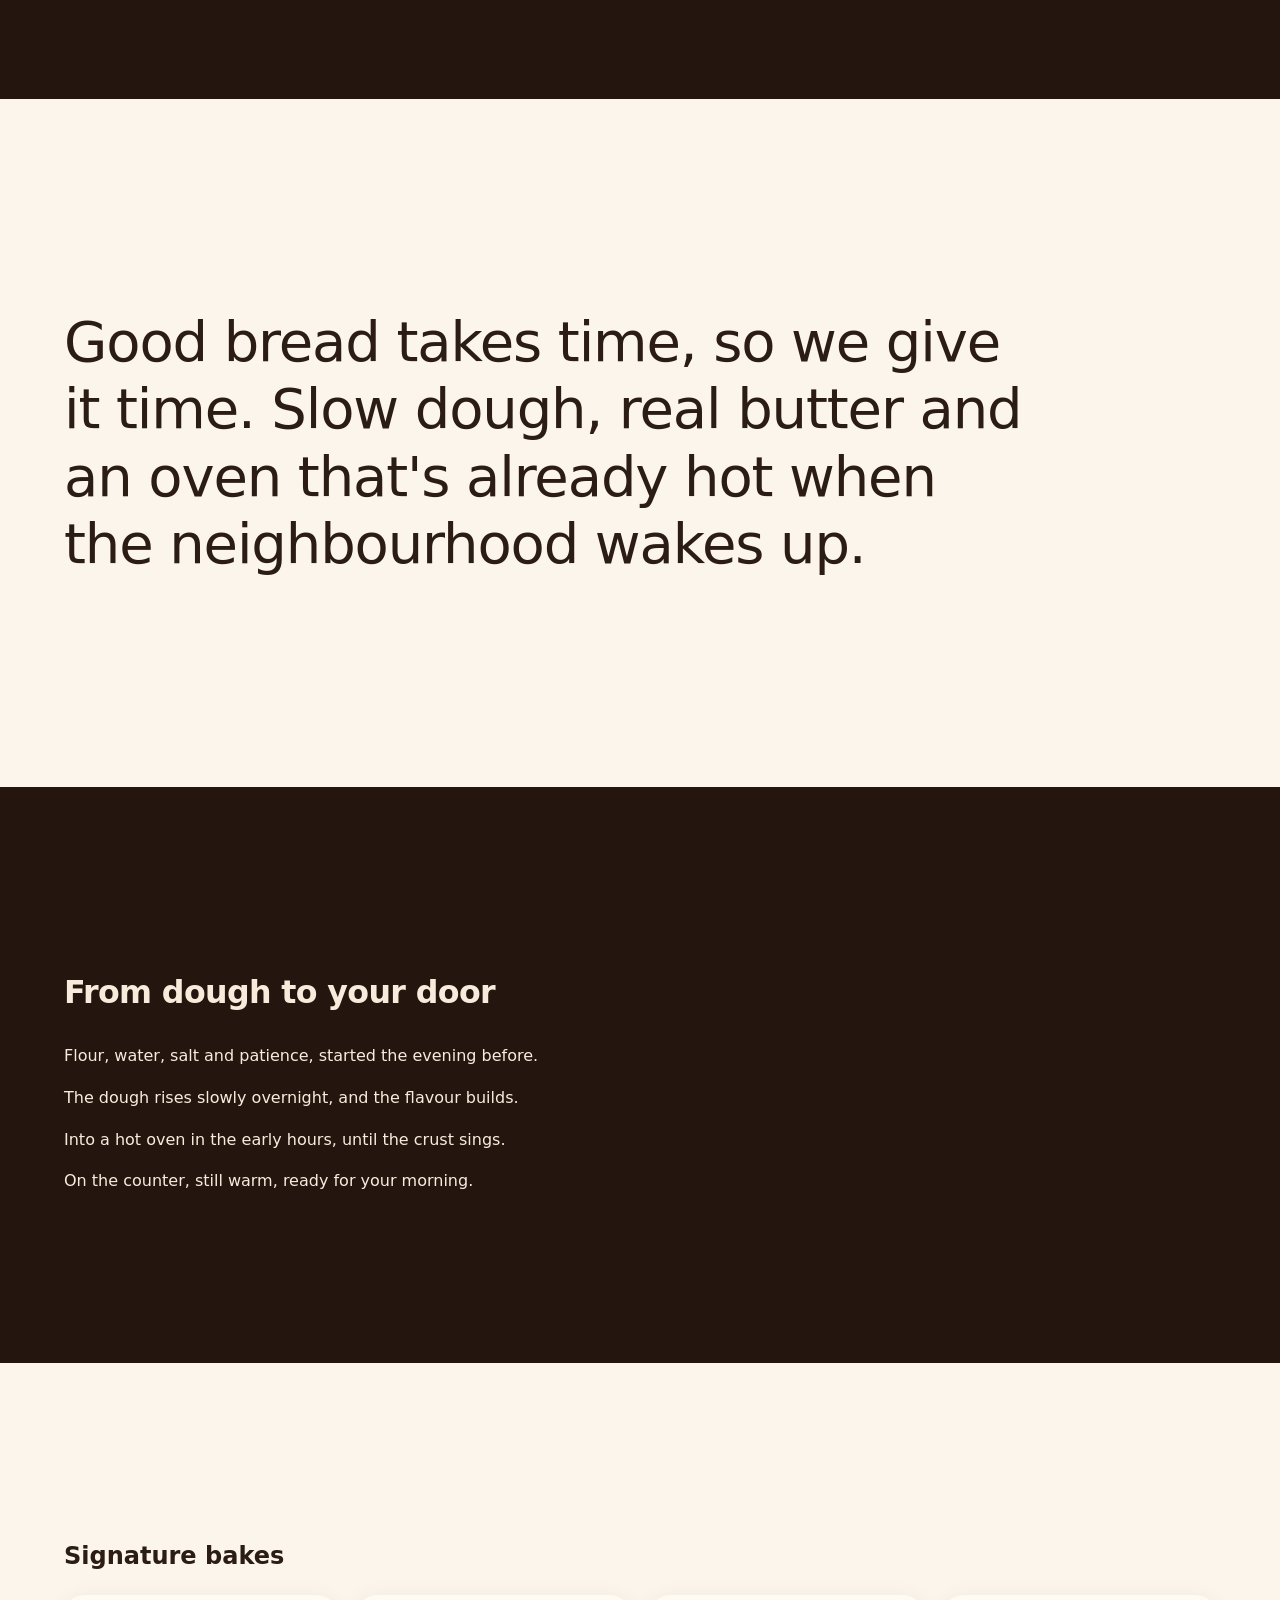
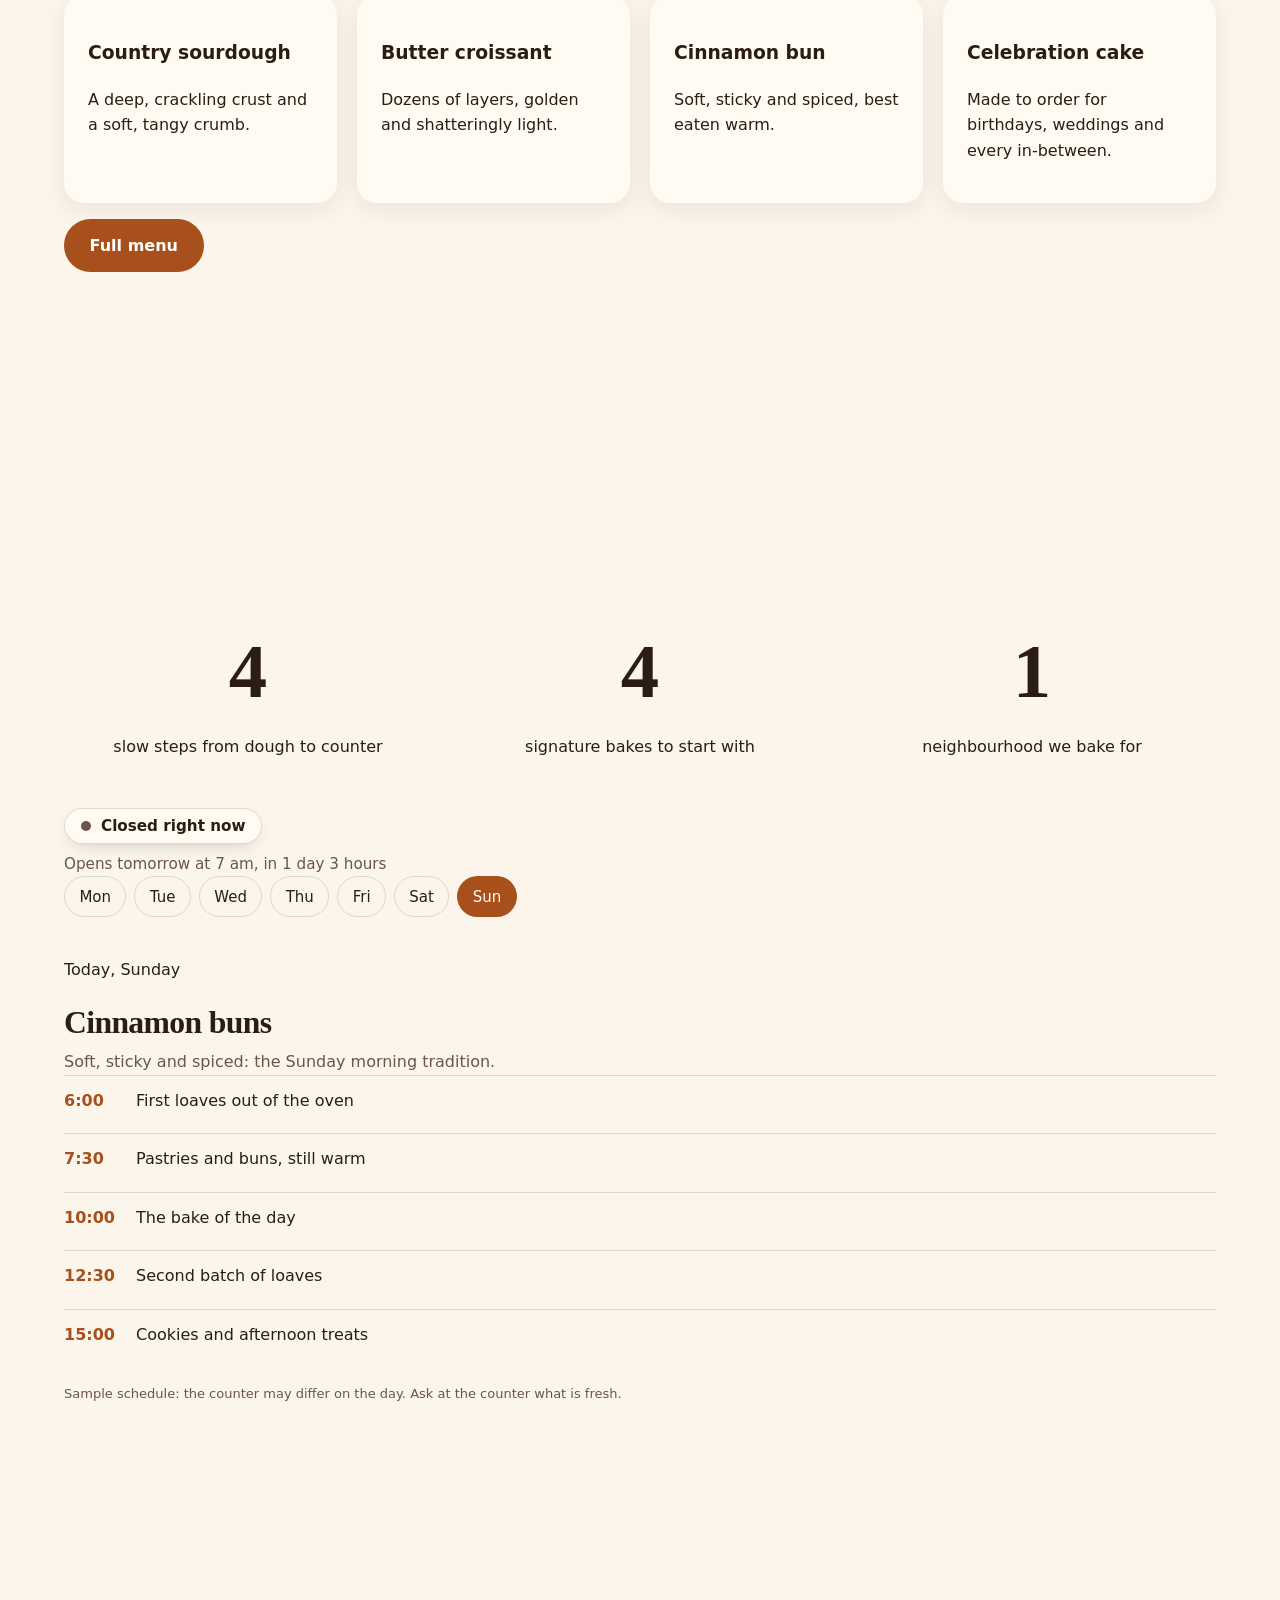
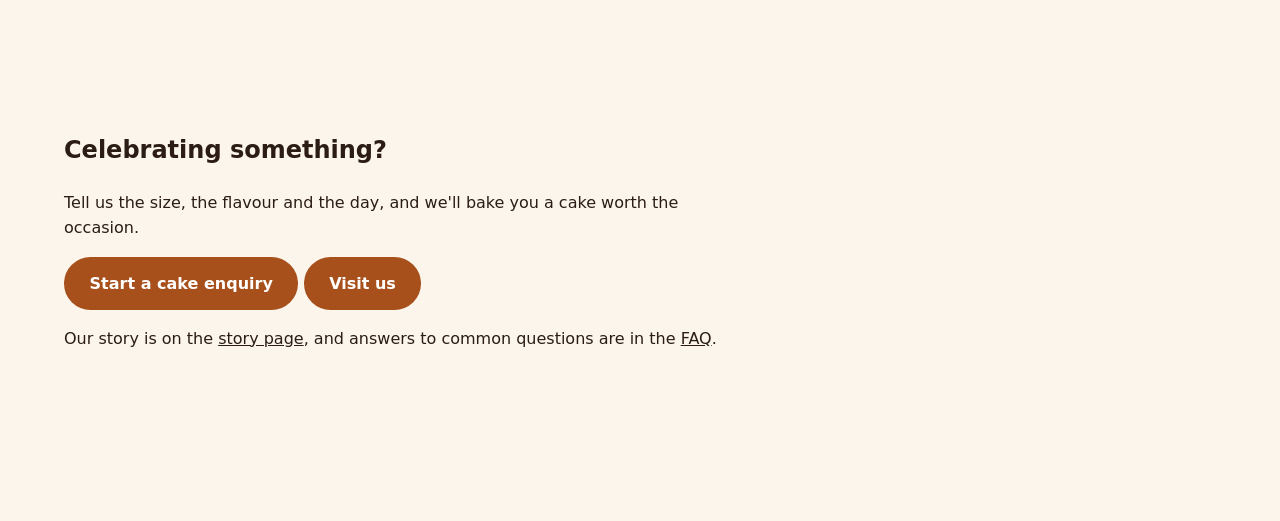
==== commit af5fed46: "Home: steps label fix, giant word in left column, one 'today' widget" ====
--- a/index.html
+++ b/index.html
@@ -39,14 +39,12 @@
   </div>
 </section>
 
-<section class="band band--dark" data-sticky-steps aria-labelledby="steps-h">
-  <div class="wrap">
-    <h2 id="steps-h" data-reveal>From dough to your door</h2>
-    <div data-step style="font-size:clamp(1.5rem,3vw,2.5rem)"><strong style="display:block;font-family:var(--font-display);font-size:var(--fs-h3)">Mix.</strong>Flour, water, salt and patience, started the evening before.</div>
-    <div data-step style="font-size:clamp(1.5rem,3vw,2.5rem)"><strong style="display:block;font-family:var(--font-display);font-size:var(--fs-h3)">Rest.</strong>The dough rises slowly overnight, and the flavour builds.</div>
-    <div data-step style="font-size:clamp(1.5rem,3vw,2.5rem)"><strong style="display:block;font-family:var(--font-display);font-size:var(--fs-h3)">Bake.</strong>Into a hot oven in the early hours, until the crust sings.</div>
-    <div data-step style="font-size:clamp(1.5rem,3vw,2.5rem)"><strong style="display:block;font-family:var(--font-display);font-size:var(--fs-h3)">Share.</strong>On the counter, still warm, ready for your morning.</div>
-  </div>
+<section class="band band--dark" data-sticky-steps aria-labelledby="steps-h" style="padding-inline:max(1.5rem,5vw)">
+  <h2 id="steps-h" data-reveal style="grid-column:2;font-size:var(--fs-h3);letter-spacing:var(--ls-heading)">From dough to your door</h2>
+  <div data-step data-word="Mix"><p><strong class="sr-only">Mix. </strong>Flour, water, salt and patience, started the evening before.</p></div>
+  <div data-step data-word="Rest"><p><strong class="sr-only">Rest. </strong>The dough rises slowly overnight, and the flavour builds.</p></div>
+  <div data-step data-word="Bake"><p><strong class="sr-only">Bake. </strong>Into a hot oven in the early hours, until the crust sings.</p></div>
+  <div data-step data-word="Share"><p><strong class="sr-only">Share. </strong>On the counter, still warm, ready for your morning.</p></div>
 </section>
 
 <section class="band" aria-labelledby="sig-h">
@@ -74,18 +72,6 @@
   </div>
 </section>
 
-<section class="band band--dark" aria-labelledby="today-h">
-  <div class="wrap">
-    <h2 id="today-h" data-reveal>Today at the counter</h2>
-    <div class="card" id="todays-bake" data-reveal aria-live="polite">
-      <p class="eyebrow" id="tb-day">Today</p>
-      <h3 id="tb-name">Country sourdough</h3>
-      <p id="tb-note">Ask at the counter what's fresh from the oven.</p>
-      <button class="btn" type="button" id="tb-next">Show another bake</button>
-      <p><small>A sample of what we bake: the day's counter may differ.</small></p>
-    </div>
-  </div>
-</section>
 
 <section class="band" aria-labelledby="cta-h">
   <div class="wrap">
